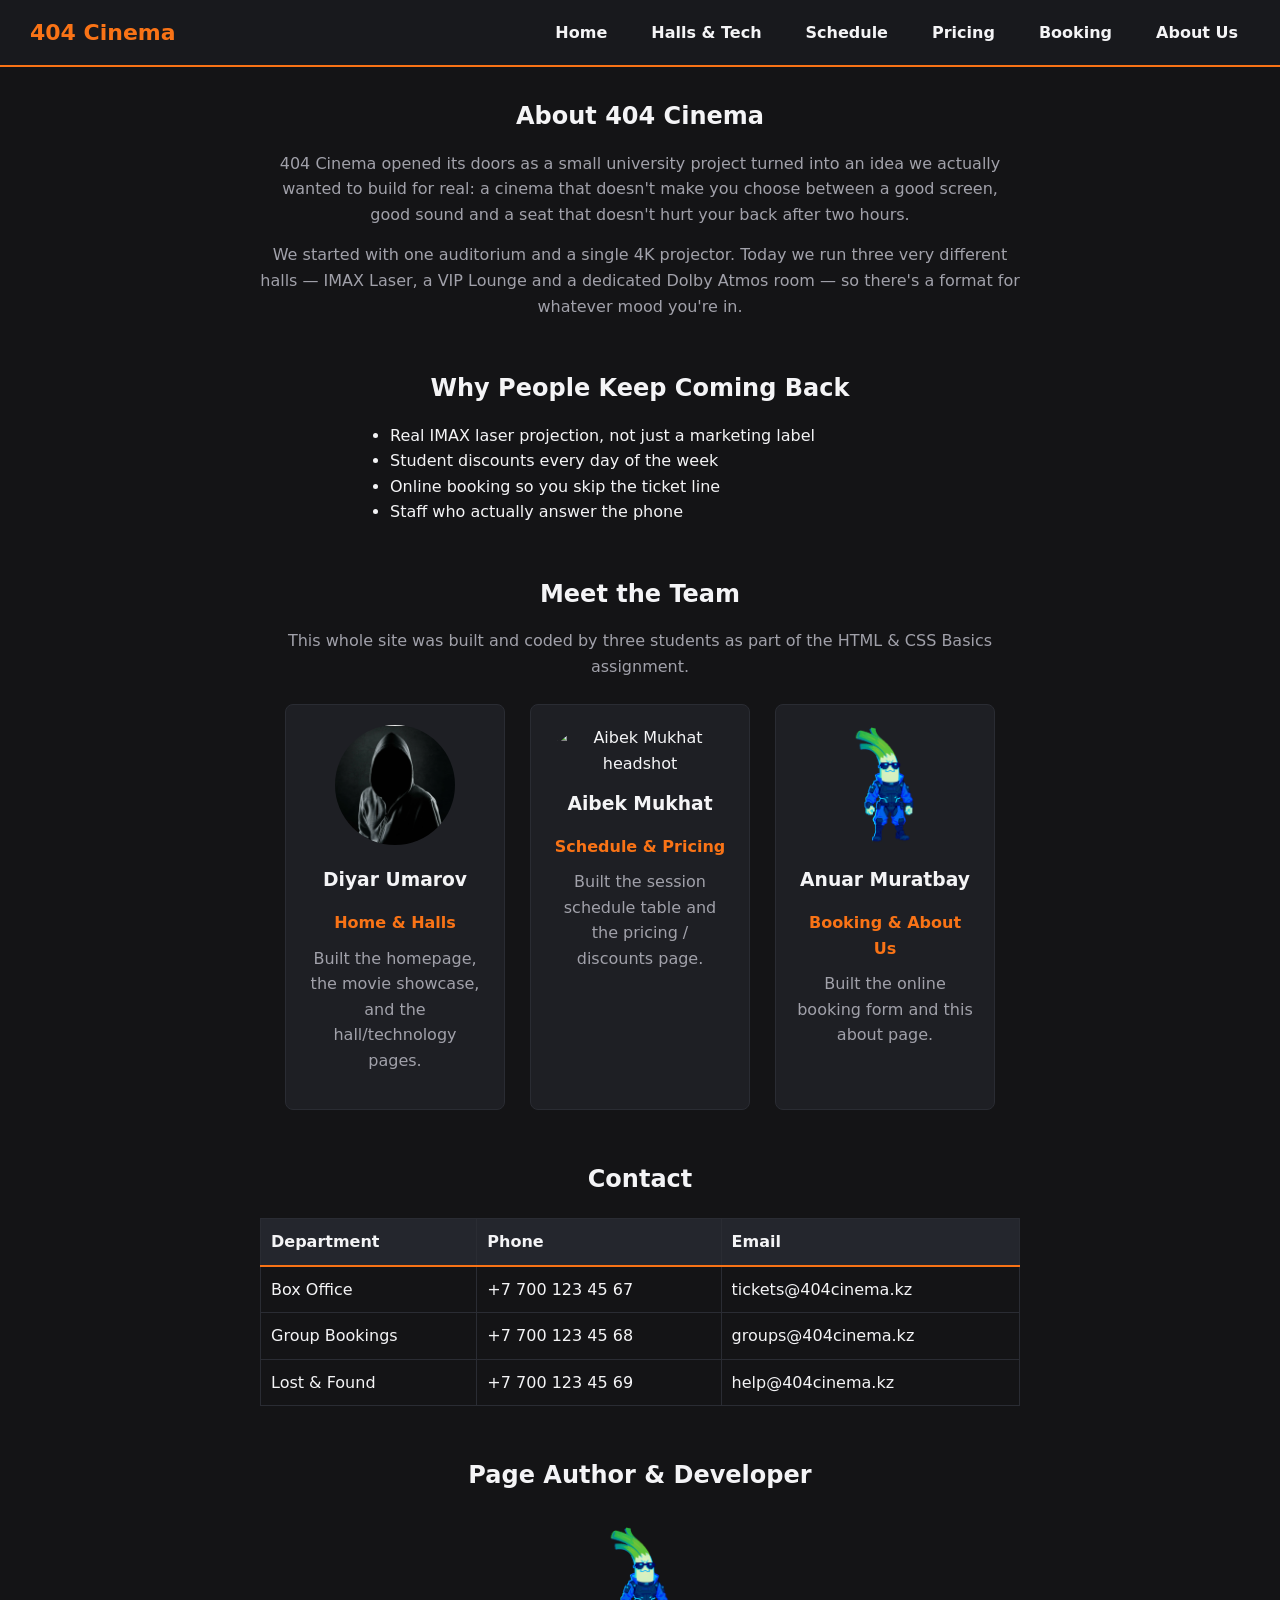
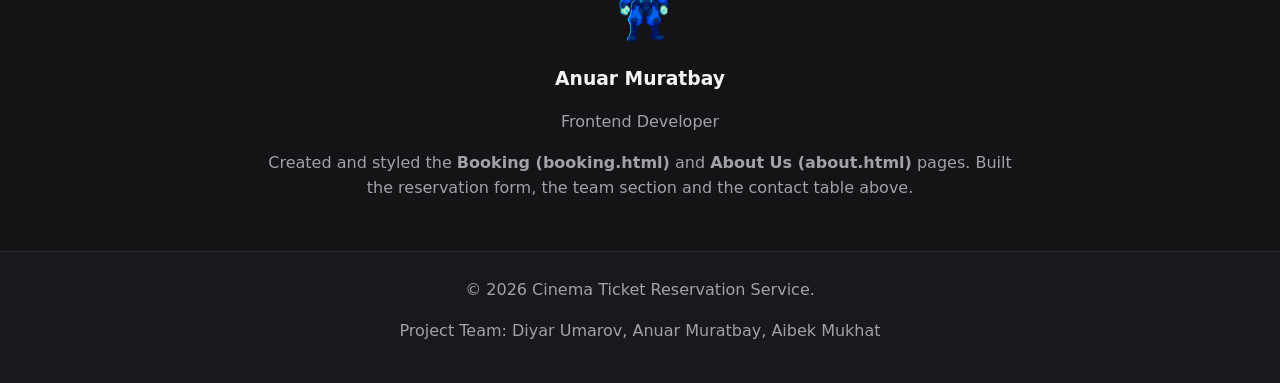
==== about.html @ e8abbafb "copy" ====
<!DOCTYPE html>
<html lang="en">
<head>
<!-- 
  Authors: Umarov Diyar, Anuar Muratbay, Aibek Mukhat
  Group: SE-2507
  Assignment: #1 HTML & CSS Basics
-->

  <meta charset="UTF-8">
  <meta name="viewport" content="width=device-width, initial-scale=1.0">
  <title>About Us - 404 Cinema</title>
  <link rel="stylesheet" href="css/style.css">
</head>
<body>

  <header id="main-nav">
    <div class="logo">404 Cinema</div>
    <ul class="nav-links">
      <li><a href="index.html">Home</a></li>
      <li><a href="halls.html">Halls & Tech</a></li>
      <li><a href="schedule.html">Schedule</a></li>
      <li><a href="pricing.html">Pricing</a></li>
      <li><a href="booking.html">Booking</a></li>
      <li><a href="about.html">About Us</a></li>
    </ul>
  </header>

  <main class="container">

    <section class="about-hero">
      <h1>About 404 Cinema</h1>
      <p>404 Cinema opened its doors as a small university project turned into an idea we actually wanted to build for real: a cinema that doesn't make you choose between a good screen, good sound and a seat that doesn't hurt your back after two hours.</p>
      <p>We started with one auditorium and a single 4K projector. Today we run three very different halls — IMAX Laser, a VIP Lounge and a dedicated Dolby Atmos room — so there's a format for whatever mood you're in.</p>
    </section>

    <section class="about-values">
      <h2>Why People Keep Coming Back</h2>
      <ul>
        <li>Real IMAX laser projection, not just a marketing label</li>
        <li>Student discounts every day of the week</li>
        <li>Online booking so you skip the ticket line</li>
        <li>Staff who actually answer the phone</li>
      </ul>
    </section>

    <section class="team-section">
      <h2>Meet the Team</h2>
      <p>This whole site was built and coded by three students as part of the HTML & CSS Basics assignment.</p>

      <div class="team-grid">

        <div class="team-card">
          <img src="images/orig.webp" alt="Diyar Umarov headshot" class="circle-photo">
          <h3>Diyar Umarov</h3>
          <p class="team-role">Home & Halls</p>
          <p>Built the homepage, the movie showcase, and the hall/technology pages.</p>
        </div>

        <div class="team-card">
          <img src="https://i.pinimg.com/736x/7c/bb/18/7cbb18735efaaf91a6862b69ee807e80.jpg" alt="Aibek Mukhat headshot" class="circle-photo">
          <h3>Aibek Mukhat</h3>
          <p class="team-role">Schedule & Pricing</p>
          <p>Built the session schedule table and the pricing / discounts page.</p>
        </div>

        <div class="team-card">
          <img src="images/anuar.png" alt="Anuar Muratbay headshot" class="circle-photo">
          <h3>Anuar Muratbay</h3>
          <p class="team-role">Booking & About Us</p>
          <p>Built the online booking form and this about page.</p>
        </div>

      </div>
    </section>

    <section class="contact-section">
      <h2>Contact</h2>
      <table>
        <thead>
          <tr>
            <th>Department</th>
            <th>Phone</th>
            <th>Email</th>
          </tr>
        </thead>
        <tbody>
          <tr>
            <td>Box Office</td>
            <td>+7 700 123 45 67</td>
            <td>tickets@404cinema.kz</td>
          </tr>
          <tr>
            <td>Group Bookings</td>
            <td>+7 700 123 45 68</td>
            <td>groups@404cinema.kz</td>
          </tr>
          <tr>
            <td>Lost & Found</td>
            <td>+7 700 123 45 69</td>
            <td>help@404cinema.kz</td>
          </tr>
        </tbody>
      </table>
    </section>

    <section class="author-bio">
      <h2>Page Author & Developer</h2>
      <img src="images/anuar.png" alt="Anuar profile photo" class="circle-photo">
      <h3>Anuar Muratbay</h3>
      <p>Frontend Developer</p>
      <p>Created and styled the <strong>Booking (booking.html)</strong> and <strong>About Us (about.html)</strong> pages. Built the reservation form, the team section and the contact table above.</p>
    </section>

  </main>

  <footer>
    <p>&copy; 2026 Cinema Ticket Reservation Service.</p>
    <p>Project Team: Diyar Umarov, Anuar Muratbay, Aibek Mukhat</p>
  </footer>

</body>
</html>
---- css/style.css ----
/* 1. colors */
* {
  margin: 0;
  padding: 0;
  box-sizing: border-box;
}

body {
  font-family: system-ui, -apple-system, BlinkMacSystemFont, 'Segoe UI', Roboto, sans-serif;
  background-color: #141416;
  color: #f4f4f6;
  line-height: 1.6;
}

.container {
  max-width: 1220px;
  margin: 30px auto;
  padding: 0 20px;
}

h1, h2, h3 {
  color: #f4f4f6;
  margin-bottom: 15px;
}

p {
  color: #a1a1aa;
  margin-bottom: 15px;
}

/* 2. navigation menu */
#main-nav {
  background-color: #18191d;
  padding: 15px 30px;
  display: flex;
  justify-content: space-between;
  align-items: center;
  border-bottom: 2px solid #f97316;
}

.logo {
  font-size: 22px;
  font-weight: bold;
  color: #f97316;
}

.nav-links {
  list-style: none;
  display: flex;
  gap: 20px;
}

/* selector + hover */
.nav-links a {
  color: #f4f4f6;
  text-decoration: none;
  font-weight: bold;
  padding: 6px 12px;
  border-radius: 4px;
  transition: background-color 0.2s ease, color 0.2s ease;
}

.nav-links a:hover {
  background-color: #f97316;
  color: #ffffff;
}

/*  3. buttons and movie cards */
.btn {
  background-color: #f97316;
  color: #ffffff;
  border: none;
  padding: 10px 20px;
  border-radius: 4px;
  cursor: pointer;
  font-weight: bold;
  text-decoration: none;
  transition: background-color 0.2s ease, transform 0.2s ease;
}

.btn:hover {
  background-color: #ea580c;
}

.movie-grid {
  display: flex;
  gap: 20px;
  flex-wrap: wrap;
  align-items: stretch;
}

.movie-card {
  background-color: #1e1f24;
  border: 1px solid #2a2c33;
  padding: 15px;
  border-radius: 6px;
  flex: 1 1 220px;
  max-width: 280px;
  display: flex;
  flex-direction: column;
  transition: transform 0.3s ease, box-shadow 0.3s ease, border-color 0.3s ease;
}

.movie-card:hover {
  transform: translateY(-8px); 
  box-shadow: 0 10px 24px rgba(0, 0, 0, 0.4), 0 0 14px rgba(249, 115, 22, 0.2); 
  border-color: #f97316;
}

.movie-card img {
  width: 100%;
  height: 280px;
  object-fit: cover;
  border-radius: 4px;
  margin-bottom: 10px;
}

.movie-card .btn {
  margin-top: auto;
  text-align: center;
  text-decoration: none;
  display: inline-block;
}

/* 4. Schedule table*/
#schedule-table {
  width: 100%;
  border-collapse: collapse;
  margin: 20px 0;
  background-color: #1e1f24;
  table-layout: auto;
}

#schedule-table th, 
#schedule-table td {
  padding: 16px 20px;
  border: 1px solid #2a2c33;
  text-align: left;
  vertical-align: middle;
}

#schedule-table th {
  background-color: #24262d;
  color: #f4f4f6;
  border-bottom: 2px solid #f97316;
}
#schedule-table td {
  font-size: 15px;         
       
}
#schedule-table tr:hover {
  background-color: #25272e;
}

.table-poster {
  width: 90px;
  height: 130px;
  object-fit: cover;
  border-radius: 4px;
  border: 1px solid #2a2c33;
  display: block;
}

/* 5. registration form */
#booking-form {
  background-color: #1e1f24;
  padding: 30px;
  border-radius: 8px;
  border: 1px solid #2a2c33;
  max-width: 500px;
  margin: 0 auto;
}

.form-group {
  margin-bottom: 15px;
}

.form-group label {
  display: block;
  margin-bottom: 6px;
  font-weight: bold;
}

.form-group input,
.form-group select,
.form-group textarea {
  width: 100%;
  padding: 10px;
  background-color: #141518;
  border: 1px solid #2d3039;
  color: #f4f4f6;
  border-radius: 4px;
  outline: none;
}

.form-group input:focus,
.form-group textarea:focus {
  border-color: #f97316;
}

.form-group textarea {
  height: 90px;
  resize: vertical;
}

/* 6. Photo, team */
.avatar-circle {
  width: 130px;
  height: 130px;
  border-radius: 50%;
  object-fit: cover;
  border: 3px solid #f97316;
  margin-bottom: 10px;
}

.team-card {
  background-color: #1e1f24;
  padding: 20px;
  border-radius: 6px;
  text-align: center;
  border: 1px solid #2a2c33;
  width: 250px;
}

/*7. footer  */
footer {
  background-color: #18191d;
  text-align: center;
  padding: 25px 15px;
  margin-top: 50px;
  border-top: 1px solid #2a2c33;
  color: #71717a;
}

/* 8. Hall card  */
.hall-card {
  display: flex;
  background-color: #1e1f24;
  border: 1px solid #2a2c33;
  border-radius: 8px;
  overflow: hidden;
  margin-bottom: 35px;
  gap: 25px;
}

.hall-card img {
  width: 45%;
  height: 280px;
  object-fit: cover;
  flex-shrink: 0;
}

.hall-info {
  padding: 20px 20px 20px 0;
  display: flex;
  flex-direction: column;
  justify-content: center;
}

.hall-info h2 {
  font-size: 20px;
  margin-bottom: 8px;
}

.hall-info h3 {
  font-size: 15px;
  margin: 10px 0 8px 0;
  color: #f4f4f6;
}

.hall-info ol {
  margin-left: 20px;
  color: #a1a1aa;
  font-size: 14px;
}

.hall-info li {
  margin-bottom: 5px;
}


.author-section {
  margin-top: 50px;
}

.author-card {
  display: flex;
  align-items: center;
  gap: 30px;
  background-color: #1e1f24;
  border: 1px solid #2a2c33;
  border-left: 4px solid #f97316;
  border-radius: 8px;
  padding: 25px;
}

.role-badge {
  color: #f97316;
  font-weight: bold;
  font-size: 13px;
  margin-bottom: 8px;
}

.author-details p {
  margin-bottom: 0;
}

/*  9. Hero bloc */

.hero-block {
  display: flex;
  align-items: center;
  justify-content: space-between;
  gap: 40px;
  margin-bottom: 50px;
  background-color: #1e1f24;
  padding: 30px;
  border-radius: 8px;
  border: 1px solid #2a2c33;
}

.hero-text {
  flex: 1;
}

.hero-image {
  flex: 1;
}

.hero-image img {
  width: 100%;
  height: 280px;
  object-fit: cover;
  border-radius: 6px;
  border: 1px solid #2a2c33;
}


.features-list {
  list-style: none;
  margin: 15px 0 20px 0;
}

.features-list li {
  margin-bottom: 8px;
  color: #a1a1aa;
  font-size: 14px;
}

.features-list span {
  color: #f97316;
  font-weight: bold;
  margin-right: 8px;
}


/*  booking.html */

.booking-hero {
  text-align: center;
  padding: 40px 20px;
}

.booking-hero img {
  width: 100%;
  max-width: 700px;
  height: 350px;
  object-fit: cover;
  border-radius: 8px;
  margin-top: 20px;
}

.booking-steps {
  max-width: 700px;
  margin: 0 auto 40px auto;
  padding: 0 20px;
}

.booking-steps li {
  margin-bottom: 8px;
  line-height: 1.5;
}

#booking-form-section {
  max-width: 600px;
  margin: 0 auto 60px auto;
  padding: 30px 25px;
  background-color: #1e1f24;
  border: 1px solid #2a2c33;
  border-radius: 8px;
}

#booking-form-section #booking-form {
  background: transparent;
  border: none;
  padding: 0;
  max-width: 100%;
}

.booking-form .form-group {
  margin-bottom: 18px;
}

.booking-form label {
  display: block;
  font-weight: 600;
  margin-bottom: 6px;
}

.booking-form input[type="text"],
.booking-form input[type="email"],
.booking-form select,
.booking-form textarea {
  width: 100%;
  padding: 10px 12px;
  background-color: #141518;
  border: 1px solid #2d3039;
  color: #f4f4f6;
  border-radius: 6px;
  font-size: 1rem;
  font-family: inherit;
  outline: none;
}

.booking-form input:focus,
.booking-form select:focus,
.booking-form textarea:focus {
  outline: none;
  border-color: #f97316;
}

.radio-group p {
  font-weight: 600;
  color: #f4f4f6;
  margin-bottom: 8px;
}

.radio-group label {
  display: block;
  font-weight: 400;
  margin-bottom: 6px;
}

.radio-group input[type="radio"] {
  width: auto;
  margin-right: 8px;
  accent-color: #f97316;
}

.btn-submit {
  background-color: #f97316;
  color: #fff;
  border: none;
  padding: 12px 28px;
  border-radius: 6px;
  font-size: 1rem;
  cursor: pointer;
  font-weight: bold;
  transition: background-color 0.2s ease, transform 0.2s ease;
}

.btn-submit:hover {
  background-color: #ea580c;
}

/* about.html */

.about-hero,
.about-values,
.team-section,
.contact-section,
.author-bio {
  max-width: 800px;
  margin: 0 auto 50px auto;
  padding: 0 20px;
  text-align: center;
}

.about-values ul {
  text-align: left;
  max-width: 500px;
  margin: 15px auto 0 auto;
}

.team-grid {
  display: flex;
  flex-wrap: wrap;
  justify-content: center;
  gap: 25px;
  margin-top: 25px;
}

.team-card {
  background-color: #1e1f24;
  border: 1px solid #2a2c33;
  border-radius: 8px;
  padding: 20px;
  width: 220px;
}

.circle-photo {
  width: 120px;
  height: 120px;
  border-radius: 50%;
  object-fit: cover;
  margin-bottom: 12px;
}

.team-role {
  color: #f97316;
  font-weight: 600;
  margin: 4px 0 10px 0;
}

.contact-section table {
  width: 100%;
  border-collapse: collapse;
  margin-top: 20px;
}

.contact-section th,
.contact-section td {
  border: 1px solid #2a2c33;
  padding: 10px;
  text-align: left;
}

.contact-section th {
  background-color: #24262d;
  color: #f4f4f6;
  border-bottom: 2px solid #f97316;
}

.author-bio .circle-photo {
  margin-top: 15px;
}


/* 10. grid layout for pages with sidebar */

.grid-layout-page {
  display: grid;
  min-height: 100vh;
  grid-template-columns: 260px 1fr;
  grid-template-rows: auto 1fr auto;
  grid-template-areas:
    "header  header"
    "sidebar main"
    "footer  footer";
  gap: 20px 30px;
}

.grid-header  { grid-area: header; }
.grid-sidebar { grid-area: sidebar; }
.grid-main    { grid-area: main; padding: 0 30px 20px 0; }
.grid-footer  { grid-area: footer; }


.grid-sidebar {
  background-color: #1e1f24;
  border-right: 1px solid #2a2c33;
  padding: 25px 20px;
  margin-left: 20px;
  border-radius: 8px;
}

.filter-list {
  list-style: none;
  margin: 15px 0;
}

.filter-list li {
  margin-bottom: 12px;
}

.filter-list a {
  color: #a1a1aa;
  text-decoration: none;
  font-weight: 500;
  transition: color 0.2s;
}

.filter-list a:hover {
  color: #f97316;
}

.sidebar-info-box {
  margin-top: 30px;
  padding: 15px;
  background: #141518;
  border-left: 3px solid #f97316;
  border-radius: 4px;
}

/*Grid Image Gallery */
.gallery-section {
  margin: 50px 0;
}

.gallery-grid {
  display: grid;
  grid-template-columns: repeat(3, 1fr); 
  gap: 20px; 
  margin-top: 20px;
}

.gallery-item {
  position: relative;
  overflow: hidden;
  border-radius: 8px;
  height: 220px;
  border: 1px solid #2a2c33;
}

.gallery-item img {
  width: 100%;
  height: 100%;
  object-fit: cover;
  display: block;
  transition: transform 0.4s ease;
}


.gallery-overlay {
  position: absolute;
  top: 0;
  left: 0;
  width: 100%;
  height: 100%;
  background: rgba(18, 19, 22, 0.88);
  display: flex;
  flex-direction: column;
  justify-content: center;
  align-items: center;
  text-align: center;
  padding: 15px;
  opacity: 0;
  transition: opacity 0.3s ease;
}

.gallery-overlay h4 {
  color: #f97316;
  margin-bottom: 6px;
  font-size: 16px;
}

.gallery-overlay p {
  font-size: 13px;
  color: #f4f4f6;
  margin-bottom: 0;
}


.gallery-item:hover img {
  transform: scale(1.08); 
}

.gallery-item:hover .gallery-overlay {
  opacity: 1; 
}
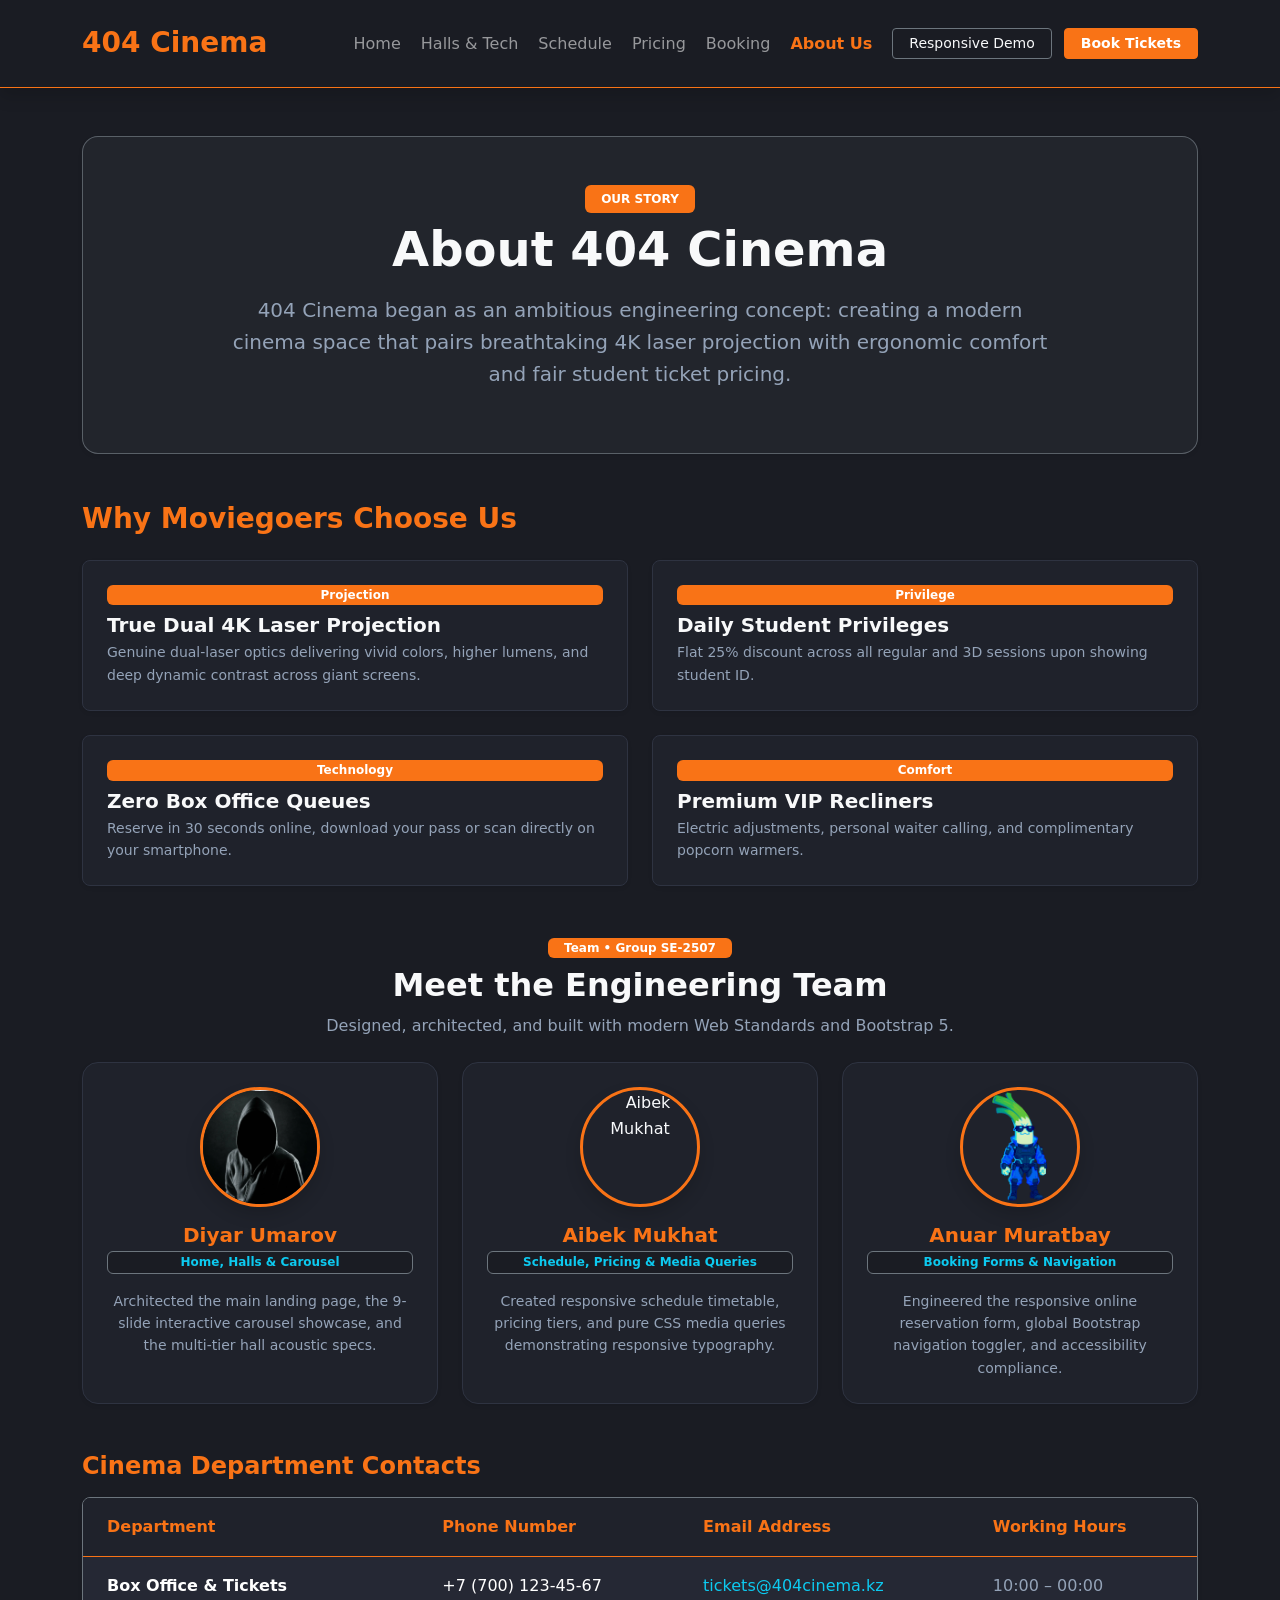
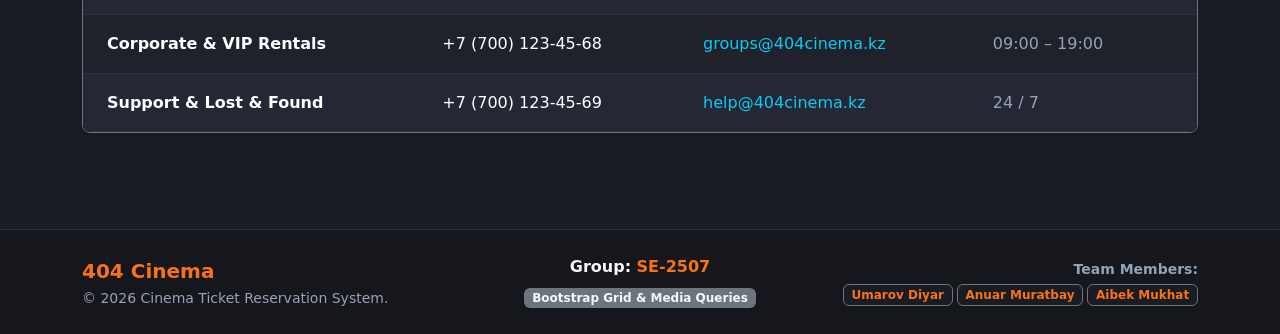
==== commit b6b95bb4: "fixeye" ====
--- a/about.html
+++ b/about.html
@@ -1,123 +1,229 @@
 <!DOCTYPE html>
-<html lang="en">
+<html lang="en" data-bs-theme="dark">
 <head>
-<!-- 
-  Authors: Umarov Diyar, Anuar Muratbay, Aibek Mukhat
-  Group: SE-2507
-  Assignment: #1 HTML & CSS Basics
--->
-
+  <!-- 
+    Authors: Umarov Diyar, Anuar Muratbay, Aibek Mukhat
+    Group: SE-2507
+    Assignment #3: Media Queries + Bootstrap Grid
+  -->
   <meta charset="UTF-8">
   <meta name="viewport" content="width=device-width, initial-scale=1.0">
-  <title>About Us - 404 Cinema</title>
+  <title>About Us &amp; Team - 404 Cinema</title>
+
+  <!-- Bootstrap 5 CSS -->
+  <link href="https://cdn.jsdelivr.net/npm/bootstrap@5.3.3/dist/css/bootstrap.min.css" rel="stylesheet" integrity="sha384-QWTKZyjpPEjISv5WaRU9OFeRpok6YctnYmDr5pNlyT2bRjXh0JMhjY6hW+ALEwIH" crossorigin="anonymous">
+
+  <!-- Custom CSS (Cinema Dark & Orange Palette) -->
   <link rel="stylesheet" href="css/style.css">
 </head>
-<body>
-
-  <header id="main-nav">
-    <div class="logo">404 Cinema</div>
-    <ul class="nav-links">
-      <li><a href="index.html">Home</a></li>
-      <li><a href="halls.html">Halls & Tech</a></li>
-      <li><a href="schedule.html">Schedule</a></li>
-      <li><a href="pricing.html">Pricing</a></li>
-      <li><a href="booking.html">Booking</a></li>
-      <li><a href="about.html">About Us</a></li>
-    </ul>
+<body class="bg-dark text-light d-flex flex-column min-vh-100">
+
+  <!-- Main Navigation Bar -->
+  <header>
+    <nav class="navbar navbar-expand-lg navbar-dark bg-black border-bottom border-warning sticky-top shadow py-3" aria-label="Main Navigation">
+      <div class="container">
+        <a class="navbar-brand fw-bold text-warning fs-3 tracking-wide" href="index.html">
+          404 Cinema
+        </a>
+        <button class="navbar-toggler border-warning" type="button" data-bs-toggle="collapse" data-bs-target="#navbarMain" aria-controls="navbarMain" aria-expanded="false" aria-label="Toggle navigation menu">
+          <span class="navbar-toggler-icon"></span>
+        </button>
+
+        <div class="collapse navbar-collapse" id="navbarMain">
+          <ul class="navbar-nav ms-auto mb-2 mb-lg-0 gap-lg-1 align-items-lg-center">
+            <li class="nav-item">
+              <a class="nav-link" href="index.html">Home</a>
+            </li>
+            <li class="nav-item">
+              <a class="nav-link" href="halls.html">Halls &amp; Tech</a>
+            </li>
+            <li class="nav-item">
+              <a class="nav-link" href="schedule.html">Schedule</a>
+            </li>
+            <li class="nav-item">
+              <a class="nav-link" href="pricing.html">Pricing</a>
+            </li>
+            <li class="nav-item">
+              <a class="nav-link" href="booking.html">Booking</a>
+            </li>
+            <li class="nav-item">
+              <a class="nav-link active fw-semibold text-warning" aria-current="page" href="about.html">About Us</a>
+            </li>
+            <li class="nav-item ms-lg-2 mt-2 mt-lg-0">
+              <a class="btn btn-outline-secondary btn-sm text-light px-3" href="media-queries.html" title="Pure CSS Media Queries Demonstration">
+                Responsive Demo
+              </a>
+            </li>
+            <li class="nav-item ms-lg-2 mt-2 mt-lg-0">
+              <a class="btn btn-warning btn-sm text-white fw-bold px-3" href="booking.html">
+                Book Tickets
+              </a>
+            </li>
+          </ul>
+        </div>
+      </div>
+    </nav>
   </header>
 
-  <main class="container">
-
-    <section class="about-hero">
-      <h1>About 404 Cinema</h1>
-      <p>404 Cinema opened its doors as a small university project turned into an idea we actually wanted to build for real: a cinema that doesn't make you choose between a good screen, good sound and a seat that doesn't hurt your back after two hours.</p>
-      <p>We started with one auditorium and a single 4K projector. Today we run three very different halls — IMAX Laser, a VIP Lounge and a dedicated Dolby Atmos room — so there's a format for whatever mood you're in.</p>
-    </section>
-
-    <section class="about-values">
-      <h2>Why People Keep Coming Back</h2>
-      <ul>
-        <li>Real IMAX laser projection, not just a marketing label</li>
-        <li>Student discounts every day of the week</li>
-        <li>Online booking so you skip the ticket line</li>
-        <li>Staff who actually answer the phone</li>
-      </ul>
-    </section>
-
-    <section class="team-section">
-      <h2>Meet the Team</h2>
-      <p>This whole site was built and coded by three students as part of the HTML & CSS Basics assignment.</p>
-
-      <div class="team-grid">
-
-        <div class="team-card">
-          <img src="images/orig.webp" alt="Diyar Umarov headshot" class="circle-photo">
-          <h3>Diyar Umarov</h3>
-          <p class="team-role">Home & Halls</p>
-          <p>Built the homepage, the movie showcase, and the hall/technology pages.</p>
-        </div>
-
-        <div class="team-card">
-          <img src="https://i.pinimg.com/736x/7c/bb/18/7cbb18735efaaf91a6862b69ee807e80.jpg" alt="Aibek Mukhat headshot" class="circle-photo">
-          <h3>Aibek Mukhat</h3>
-          <p class="team-role">Schedule & Pricing</p>
-          <p>Built the session schedule table and the pricing / discounts page.</p>
-        </div>
-
-        <div class="team-card">
-          <img src="images/anuar.png" alt="Anuar Muratbay headshot" class="circle-photo">
-          <h3>Anuar Muratbay</h3>
-          <p class="team-role">Booking & About Us</p>
-          <p>Built the online booking form and this about page.</p>
-        </div>
-
+  <main class="flex-grow-1 py-4 py-lg-5">
+    <div class="container">
+
+      <!-- Hero Header Section -->
+      <div class="p-4 p-md-5 mb-5 rounded-4 bg-secondary bg-opacity-10 border border-secondary border-opacity-75 shadow-sm text-center">
+        <span class="badge bg-warning text-white text-uppercase px-3 py-2 fw-bold mb-2">Our Story</span>
+        <h1 class="display-5 fw-bold text-light mb-3">About 404 Cinema</h1>
+        <p class="lead text-secondary mx-auto" style="max-width: 820px;">
+          404 Cinema began as an ambitious engineering concept: creating a modern cinema space that pairs breathtaking 4K laser projection with ergonomic comfort and fair student ticket pricing.
+        </p>
       </div>
-    </section>
-
-    <section class="contact-section">
-      <h2>Contact</h2>
-      <table>
-        <thead>
-          <tr>
-            <th>Department</th>
-            <th>Phone</th>
-            <th>Email</th>
-          </tr>
-        </thead>
-        <tbody>
-          <tr>
-            <td>Box Office</td>
-            <td>+7 700 123 45 67</td>
-            <td>tickets@404cinema.kz</td>
-          </tr>
-          <tr>
-            <td>Group Bookings</td>
-            <td>+7 700 123 45 68</td>
-            <td>groups@404cinema.kz</td>
-          </tr>
-          <tr>
-            <td>Lost & Found</td>
-            <td>+7 700 123 45 69</td>
-            <td>help@404cinema.kz</td>
-          </tr>
-        </tbody>
-      </table>
-    </section>
-
-    <section class="author-bio">
-      <h2>Page Author & Developer</h2>
-      <img src="images/anuar.png" alt="Anuar profile photo" class="circle-photo">
-      <h3>Anuar Muratbay</h3>
-      <p>Frontend Developer</p>
-      <p>Created and styled the <strong>Booking (booking.html)</strong> and <strong>About Us (about.html)</strong> pages. Built the reservation form, the team section and the contact table above.</p>
-    </section>
-
+
+      <!-- Why Moviegoers Choose Us (2 Columns col-md-6) -->
+      <section class="mb-5">
+        <h2 class="h3 fw-bold text-warning mb-4">Why Moviegoers Choose Us</h2>
+        <div class="row g-4">
+          <div class="col-12 col-md-6">
+            <div class="card h-100 bg-secondary bg-opacity-10 border-secondary p-4 rounded-3 shadow-sm">
+              <span class="badge bg-warning w-fit mb-2 text-white">Projection</span>
+              <h5 class="text-light fw-bold mb-1">True Dual 4K Laser Projection</h5>
+              <p class="text-secondary small mb-0">Genuine dual-laser optics delivering vivid colors, higher lumens, and deep dynamic contrast across giant screens.</p>
+            </div>
+          </div>
+          <div class="col-12 col-md-6">
+            <div class="card h-100 bg-secondary bg-opacity-10 border-secondary p-4 rounded-3 shadow-sm">
+              <span class="badge bg-warning w-fit mb-2 text-white">Privilege</span>
+              <h5 class="text-light fw-bold mb-1">Daily Student Privileges</h5>
+              <p class="text-secondary small mb-0">Flat 25% discount across all regular and 3D sessions upon showing student ID.</p>
+            </div>
+          </div>
+          <div class="col-12 col-md-6">
+            <div class="card h-100 bg-secondary bg-opacity-10 border-secondary p-4 rounded-3 shadow-sm">
+              <span class="badge bg-warning w-fit mb-2 text-white">Technology</span>
+              <h5 class="text-light fw-bold mb-1">Zero Box Office Queues</h5>
+              <p class="text-secondary small mb-0">Reserve in 30 seconds online, download your pass or scan directly on your smartphone.</p>
+            </div>
+          </div>
+          <div class="col-12 col-md-6">
+            <div class="card h-100 bg-secondary bg-opacity-10 border-secondary p-4 rounded-3 shadow-sm">
+              <span class="badge bg-warning w-fit mb-2 text-white">Comfort</span>
+              <h5 class="text-light fw-bold mb-1">Premium VIP Recliners</h5>
+              <p class="text-secondary small mb-0">Electric adjustments, personal waiter calling, and complimentary popcorn warmers.</p>
+            </div>
+          </div>
+        </div>
+      </section>
+
+      <!-- Meet the Team (3 Columns col-lg-4 & Bootstrap Cards) -->
+      <section class="mb-5">
+        <div class="text-center mb-4">
+          <span class="badge bg-warning text-white px-3 py-1 mb-2">Team &bull; Group SE-2507</span>
+          <h2 class="h2 fw-bold text-light">Meet the Engineering Team</h2>
+          <p class="text-secondary">Designed, architected, and built with modern Web Standards and Bootstrap 5.</p>
+        </div>
+
+        <div class="row g-4">
+          <!-- Member 1 -->
+          <div class="col-12 col-md-4 col-lg-4">
+            <div class="card h-100 bg-secondary bg-opacity-10 border-secondary border-opacity-75 text-center p-4 rounded-4 shadow-sm hover-card">
+              <img src="images/orig.webp" alt="Diyar Umarov" class="rounded-circle mx-auto mb-3 border border-warning border-3 object-fit-cover shadow" style="width: 120px; height: 120px;">
+              <h4 class="h5 fw-bold text-warning mb-1">Diyar Umarov</h4>
+              <span class="badge bg-dark border border-secondary text-info mb-3">Home, Halls &amp; Carousel</span>
+              <p class="text-secondary small mb-0">
+                Architected the main landing page, the 9-slide interactive carousel showcase, and the multi-tier hall acoustic specs.
+              </p>
+            </div>
+          </div>
+
+          <!-- Member 2 -->
+          <div class="col-12 col-md-4 col-lg-4">
+            <div class="card h-100 bg-secondary bg-opacity-10 border-secondary border-opacity-75 text-center p-4 rounded-4 shadow-sm hover-card">
+              <img src="https://i.pinimg.com/736x/7c/bb/18/7cbb18735efaaf91a6862b69ee807e80.jpg" alt="Aibek Mukhat" class="rounded-circle mx-auto mb-3 border border-warning border-3 object-fit-cover shadow" style="width: 120px; height: 120px;">
+              <h4 class="h5 fw-bold text-warning mb-1">Aibek Mukhat</h4>
+              <span class="badge bg-dark border border-secondary text-info mb-3">Schedule, Pricing &amp; Media Queries</span>
+              <p class="text-secondary small mb-0">
+                Created responsive schedule timetable, pricing tiers, and pure CSS media queries demonstrating responsive typography.
+              </p>
+            </div>
+          </div>
+
+          <!-- Member 3 -->
+          <div class="col-12 col-md-4 col-lg-4">
+            <div class="card h-100 bg-secondary bg-opacity-10 border-secondary border-opacity-75 text-center p-4 rounded-4 shadow-sm hover-card">
+              <img src="images/anuar.png" alt="Anuar Muratbay" class="rounded-circle mx-auto mb-3 border border-warning border-3 object-fit-cover shadow" style="width: 120px; height: 120px;">
+              <h4 class="h5 fw-bold text-warning mb-1">Anuar Muratbay</h4>
+              <span class="badge bg-dark border border-secondary text-info mb-3">Booking Forms &amp; Navigation</span>
+              <p class="text-secondary small mb-0">
+                Engineered the responsive online reservation form, global Bootstrap navigation toggler, and accessibility compliance.
+              </p>
+            </div>
+          </div>
+        </div>
+      </section>
+
+      <!-- Contact Table (Bootstrap Responsive Table) -->
+      <section class="mb-5">
+        <h3 class="h4 fw-bold text-warning mb-3">Cinema Department Contacts</h3>
+        <div class="table-responsive rounded-3 border border-secondary shadow-sm">
+          <table class="table table-dark table-hover table-striped mb-0">
+            <thead class="table-black border-bottom border-warning">
+              <tr>
+                <th scope="col" class="py-3 px-4 text-warning">Department</th>
+                <th scope="col" class="py-3 px-4 text-warning">Phone Number</th>
+                <th scope="col" class="py-3 px-4 text-warning">Email Address</th>
+                <th scope="col" class="py-3 px-4 text-warning">Working Hours</th>
+              </tr>
+            </thead>
+            <tbody>
+              <tr>
+                <td class="px-4 py-3 fw-semibold">Box Office &amp; Tickets</td>
+                <td class="px-4 py-3">+7 (700) 123-45-67</td>
+                <td class="px-4 py-3"><a href="mailto:tickets@404cinema.kz" class="text-info text-decoration-none">tickets@404cinema.kz</a></td>
+                <td class="px-4 py-3 text-secondary">10:00 &ndash; 00:00</td>
+              </tr>
+              <tr>
+                <td class="px-4 py-3 fw-semibold">Corporate &amp; VIP Rentals</td>
+                <td class="px-4 py-3">+7 (700) 123-45-68</td>
+                <td class="px-4 py-3"><a href="mailto:groups@404cinema.kz" class="text-info text-decoration-none">groups@404cinema.kz</a></td>
+                <td class="px-4 py-3 text-secondary">09:00 &ndash; 19:00</td>
+              </tr>
+              <tr>
+                <td class="px-4 py-3 fw-semibold">Support &amp; Lost &amp; Found</td>
+                <td class="px-4 py-3">+7 (700) 123-45-69</td>
+                <td class="px-4 py-3"><a href="mailto:help@404cinema.kz" class="text-info text-decoration-none">help@404cinema.kz</a></td>
+                <td class="px-4 py-3 text-secondary">24 / 7</td>
+              </tr>
+            </tbody>
+          </table>
+        </div>
+      </section>
+
+    </div>
   </main>
 
-  <footer>
-    <p>&copy; 2026 Cinema Ticket Reservation Service.</p>
-    <p>Project Team: Diyar Umarov, Anuar Muratbay, Aibek Mukhat</p>
+  <!-- Semantic Accessibility Footer with All Team Members -->
+  <footer class="bg-black text-light py-4 border-top border-secondary mt-auto" aria-label="Site Footer">
+    <div class="container text-center">
+      <div class="row gy-3 align-items-center">
+        <div class="col-12 col-md-4 text-md-start">
+          <span class="fw-bold text-warning fs-5">404 Cinema</span>
+          <p class="text-secondary small mb-0">&copy; 2026 Cinema Ticket Reservation System.</p>
+        </div>
+        <div class="col-12 col-md-4">
+          <p class="text-light fw-semibold mb-1">Group: <span class="text-warning">SE-2507</span></p>
+          <span class="badge bg-secondary text-light">Bootstrap Grid &amp; Media Queries</span>
+        </div>
+        <div class="col-12 col-md-4 text-md-end">
+          <div class="small text-secondary mb-1"><strong>Team Members:</strong></div>
+          <div class="d-flex justify-content-center justify-content-md-end gap-1 flex-wrap">
+            <span class="badge bg-dark border border-secondary text-warning">Umarov Diyar</span>
+            <span class="badge bg-dark border border-secondary text-warning">Anuar Muratbay</span>
+            <span class="badge bg-dark border border-secondary text-warning">Aibek Mukhat</span>
+          </div>
+        </div>
+      </div>
+    </div>
   </footer>
 
+  <!-- Bootstrap 5 Bundle JS -->
+  <script src="https://cdn.jsdelivr.net/npm/bootstrap@5.3.3/dist/js/bootstrap.bundle.min.js" integrity="sha384-YvpcrYf0tY3lHB60NNkmXc5s9fDVZLESaAA55NDzOxhy9GkcIdslK1eN7N6jIeHz" crossorigin="anonymous"></script>
 </body>
 </html>
--- a/css/style.css
+++ b/css/style.css
@@ -1,7 +1,34 @@
 
 
 
-/* 1. colors */
+:root {
+  --cinema-orange: #f97316;
+  --cinema-orange-hover: #ea580c;
+  --cinema-orange-light: #fb923c;
+
+  /* Pleasant Modern Dark Palette (No harsh #000000 pitch-black) */
+  --cinema-bg: #121316;
+  --cinema-surface: #1a1c23;
+  --cinema-card: #1f222b;
+  --cinema-card-inner: #252834;
+  --cinema-border: #2e3341;
+  --cinema-text-primary: #f8fafc;
+  --cinema-text-secondary: #94a3b8;
+  --cinema-text-muted: #64748b;
+
+  /* Bootstrap Theme Overrides */
+  --bs-body-bg: #121316;
+  --bs-body-color: #f8fafc;
+  --bs-dark-rgb: 26, 28, 35;
+  --bs-warning: #f97316;
+  --bs-warning-rgb: 249, 115, 22;
+  --bs-primary: #f97316;
+  --bs-primary-rgb: 249, 115, 22;
+  --bs-secondary-color: #94a3b8;
+  --bs-border-color: #2e3341;
+}
+
+/* 1. Base Styles */
 * {
   margin: 0;
   padding: 0;
@@ -10,12 +37,122 @@
 
 body {
   font-family: system-ui, -apple-system, BlinkMacSystemFont, 'Segoe UI', Roboto, sans-serif;
-  background-color: #141416;
-  color: #f4f4f6;
+  background-color: var(--cinema-bg) !important;
+  color: var(--cinema-text-primary);
   line-height: 1.6;
 }
 
-.container {
+/* Smooth pleasant backgrounds across components */
+.bg-black,
+.bg-dark,
+nav.navbar,
+.navbar.bg-black {
+  background-color: var(--cinema-surface) !important;
+}
+
+footer,
+footer.bg-black {
+  background-color: #15171d !important;
+  border-top-color: var(--cinema-border) !important;
+}
+
+.card {
+  background-color: var(--cinema-card) !important;
+  border-color: var(--cinema-border) !important;
+}
+
+.table-dark {
+  --bs-table-bg: var(--cinema-card) !important;
+  --bs-table-striped-bg: #252834 !important;
+  --bs-table-hover-bg: #2c303f !important;
+  border-color: var(--cinema-border) !important;
+}
+
+/* Typography & Contrast */
+h1, h2, h3, h4, h5, h6 {
+  color: var(--cinema-text-primary);
+}
+
+p, .lead, .card-text, .text-secondary {
+  color: var(--cinema-text-secondary) !important;
+}
+
+/* Cinema Brand Color Helpers */
+.text-orange,
+.text-brand,
+.text-warning {
+  color: #f97316 !important;
+}
+
+.bg-orange,
+.bg-brand {
+  background-color: #f97316 !important;
+  color: #ffffff !important;
+}
+
+.border-orange,
+.border-brand,
+.border-warning {
+  border-color: #f97316 !important;
+}
+
+/* Button & Button Group Safeguards (Prevents awkward wrapping on small screens) */
+.btn {
+  white-space: nowrap;
+}
+
+.btn-brand,
+.btn-warning {
+  background-color: #f97316 !important;
+  border-color: #f97316 !important;
+  color: #ffffff !important;
+}
+
+.btn-brand:hover,
+.btn-warning:hover,
+.btn-warning:focus,
+.btn-warning:active {
+  background-color: #ea580c !important;
+  border-color: #ea580c !important;
+  color: #ffffff !important;
+}
+
+.btn-outline-brand,
+.btn-outline-warning {
+  color: #f97316 !important;
+  border-color: #f97316 !important;
+  background-color: transparent !important;
+}
+
+.btn-outline-brand:hover,
+.btn-outline-warning:hover,
+.btn-outline-warning:focus,
+.btn-outline-warning:active {
+  background-color: #f97316 !important;
+  border-color: #f97316 !important;
+  color: #ffffff !important;
+}
+
+.badge.bg-warning {
+  background-color: #f97316 !important;
+  color: #ffffff !important;
+}
+
+@media (max-width: 576px) {
+  .btn-group {
+    display: flex !important;
+    flex-wrap: wrap !important;
+    width: 100% !important;
+    gap: 4px;
+  }
+  .btn-group > .btn {
+    flex: 1 1 auto;
+    border-radius: 6px !important;
+    margin: 0 !important;
+  }
+}
+
+main.container {
   max-width: 1220px;
   margin: 30px auto;
   padding: 0 20px;
@@ -69,7 +206,8 @@
 }
 
 /*  3. buttons and movie cards */
-.btn {
+.btn-custom,
+.btn:not([class*="btn-"]) {
   background-color: #f97316;
   color: #ffffff;
   border: none;
@@ -81,8 +219,20 @@
   transition: background-color 0.2s ease, transform 0.2s ease;
 }
 
-.btn:hover {
+.btn-custom:hover,
+.btn:not([class*="btn-"]):hover {
   background-color: #ea580c;
+}
+
+/* Card hover animation for Bootstrap cards */
+.hover-card {
+  transition: transform 0.25s ease, box-shadow 0.25s ease, border-color 0.25s ease;
+}
+
+.hover-card:hover {
+  transform: translateY(-5px);
+  box-shadow: 0 10px 24px rgba(0, 0, 0, 0.5), 0 0 14px rgba(249, 115, 22, 0.25) !important;
+  border-color: #f97316 !important;
 }
 
 .movie-grid {
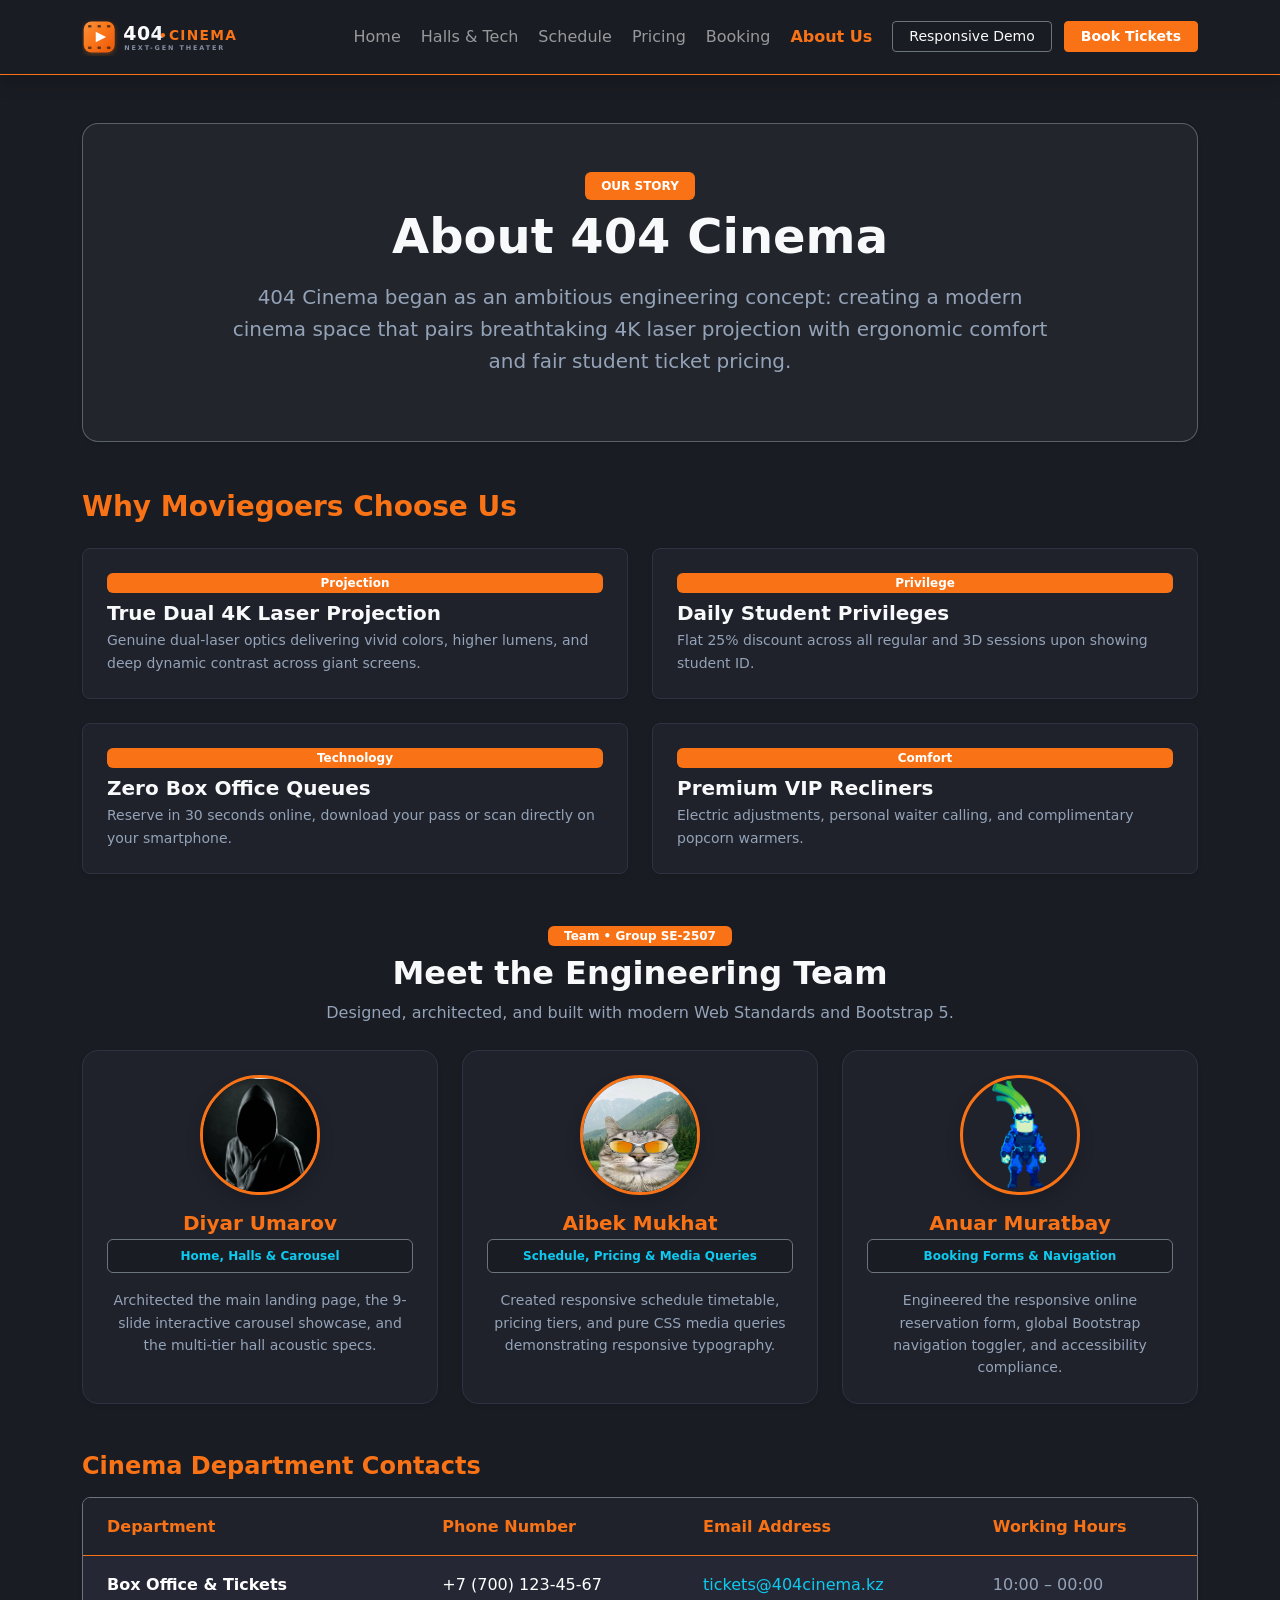
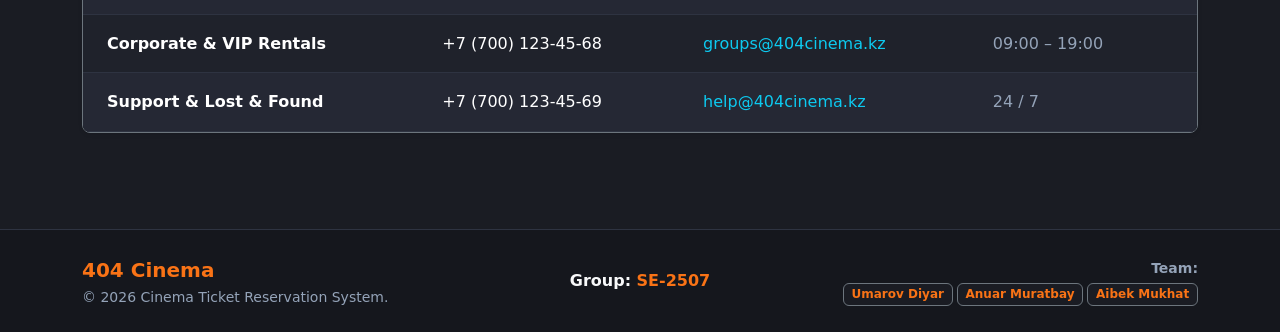
==== commit 3c99a1c8: "FinalCommitMidterm" ====
--- a/about.html
+++ b/about.html
@@ -4,16 +4,15 @@
   <!-- 
     Authors: Umarov Diyar, Anuar Muratbay, Aibek Mukhat
     Group: SE-2507
-    Assignment #3: Media Queries + Bootstrap Grid
   -->
   <meta charset="UTF-8">
   <meta name="viewport" content="width=device-width, initial-scale=1.0">
   <title>About Us &amp; Team - 404 Cinema</title>
 
-  <!-- Bootstrap 5 CSS -->
+  <!-- Bootstrap connection -->
   <link href="https://cdn.jsdelivr.net/npm/bootstrap@5.3.3/dist/css/bootstrap.min.css" rel="stylesheet" integrity="sha384-QWTKZyjpPEjISv5WaRU9OFeRpok6YctnYmDr5pNlyT2bRjXh0JMhjY6hW+ALEwIH" crossorigin="anonymous">
 
-  <!-- Custom CSS (Cinema Dark & Orange Palette) -->
+  <!-- Custom CSS -->
   <link rel="stylesheet" href="css/style.css">
 </head>
 <body class="bg-dark text-light d-flex flex-column min-vh-100">
@@ -22,8 +21,8 @@
   <header>
     <nav class="navbar navbar-expand-lg navbar-dark bg-black border-bottom border-warning sticky-top shadow py-3" aria-label="Main Navigation">
       <div class="container">
-        <a class="navbar-brand fw-bold text-warning fs-3 tracking-wide" href="index.html">
-          404 Cinema
+        <a class="navbar-brand d-inline-flex align-items-center py-0" href="index.html" aria-label="404 Cinema Home">
+          <img src="images/logo.svg" alt="404 Cinema" height="38" class="d-inline-block">
         </a>
         <button class="navbar-toggler border-warning" type="button" data-bs-toggle="collapse" data-bs-target="#navbarMain" aria-controls="navbarMain" aria-expanded="false" aria-label="Toggle navigation menu">
           <span class="navbar-toggler-icon"></span>
@@ -126,7 +125,7 @@
             <div class="card h-100 bg-secondary bg-opacity-10 border-secondary border-opacity-75 text-center p-4 rounded-4 shadow-sm hover-card">
               <img src="images/orig.webp" alt="Diyar Umarov" class="rounded-circle mx-auto mb-3 border border-warning border-3 object-fit-cover shadow" style="width: 120px; height: 120px;">
               <h4 class="h5 fw-bold text-warning mb-1">Diyar Umarov</h4>
-              <span class="badge bg-dark border border-secondary text-info mb-3">Home, Halls &amp; Carousel</span>
+              <span class="badge bg-dark border border-secondary text-info team-role-badge py-2 px-3 text-wrap mb-3">Home, Halls &amp; Carousel</span>
               <p class="text-secondary small mb-0">
                 Architected the main landing page, the 9-slide interactive carousel showcase, and the multi-tier hall acoustic specs.
               </p>
@@ -136,9 +135,9 @@
           <!-- Member 2 -->
           <div class="col-12 col-md-4 col-lg-4">
             <div class="card h-100 bg-secondary bg-opacity-10 border-secondary border-opacity-75 text-center p-4 rounded-4 shadow-sm hover-card">
-              <img src="https://i.pinimg.com/736x/7c/bb/18/7cbb18735efaaf91a6862b69ee807e80.jpg" alt="Aibek Mukhat" class="rounded-circle mx-auto mb-3 border border-warning border-3 object-fit-cover shadow" style="width: 120px; height: 120px;">
+              <img src="images/aibek.jpg" alt="Aibek Mukhat" class="rounded-circle mx-auto mb-3 border border-warning border-3 object-fit-cover shadow" style="width: 120px; height: 120px;">
               <h4 class="h5 fw-bold text-warning mb-1">Aibek Mukhat</h4>
-              <span class="badge bg-dark border border-secondary text-info mb-3">Schedule, Pricing &amp; Media Queries</span>
+              <span class="badge bg-dark border border-secondary text-info team-role-badge py-2 px-3 text-wrap mb-3">Schedule, Pricing &amp; Media Queries</span>
               <p class="text-secondary small mb-0">
                 Created responsive schedule timetable, pricing tiers, and pure CSS media queries demonstrating responsive typography.
               </p>
@@ -150,7 +149,7 @@
             <div class="card h-100 bg-secondary bg-opacity-10 border-secondary border-opacity-75 text-center p-4 rounded-4 shadow-sm hover-card">
               <img src="images/anuar.png" alt="Anuar Muratbay" class="rounded-circle mx-auto mb-3 border border-warning border-3 object-fit-cover shadow" style="width: 120px; height: 120px;">
               <h4 class="h5 fw-bold text-warning mb-1">Anuar Muratbay</h4>
-              <span class="badge bg-dark border border-secondary text-info mb-3">Booking Forms &amp; Navigation</span>
+              <span class="badge bg-dark border border-secondary text-info team-role-badge py-2 px-3 text-wrap mb-3">Booking Forms &amp; Navigation</span>
               <p class="text-secondary small mb-0">
                 Engineered the responsive online reservation form, global Bootstrap navigation toggler, and accessibility compliance.
               </p>
@@ -199,7 +198,7 @@
     </div>
   </main>
 
-  <!-- Semantic Accessibility Footer with All Team Members -->
+  <!-- Footer -->
   <footer class="bg-black text-light py-4 border-top border-secondary mt-auto" aria-label="Site Footer">
     <div class="container text-center">
       <div class="row gy-3 align-items-center">
@@ -208,11 +207,10 @@
           <p class="text-secondary small mb-0">&copy; 2026 Cinema Ticket Reservation System.</p>
         </div>
         <div class="col-12 col-md-4">
-          <p class="text-light fw-semibold mb-1">Group: <span class="text-warning">SE-2507</span></p>
-          <span class="badge bg-secondary text-light">Bootstrap Grid &amp; Media Queries</span>
+          <p class="text-light fw-semibold mb-0">Group: <span class="text-warning">SE-2507</span></p>
         </div>
         <div class="col-12 col-md-4 text-md-end">
-          <div class="small text-secondary mb-1"><strong>Team Members:</strong></div>
+          <div class="small text-secondary mb-1"><strong>Team:</strong></div>
           <div class="d-flex justify-content-center justify-content-md-end gap-1 flex-wrap">
             <span class="badge bg-dark border border-secondary text-warning">Umarov Diyar</span>
             <span class="badge bg-dark border border-secondary text-warning">Anuar Muratbay</span>
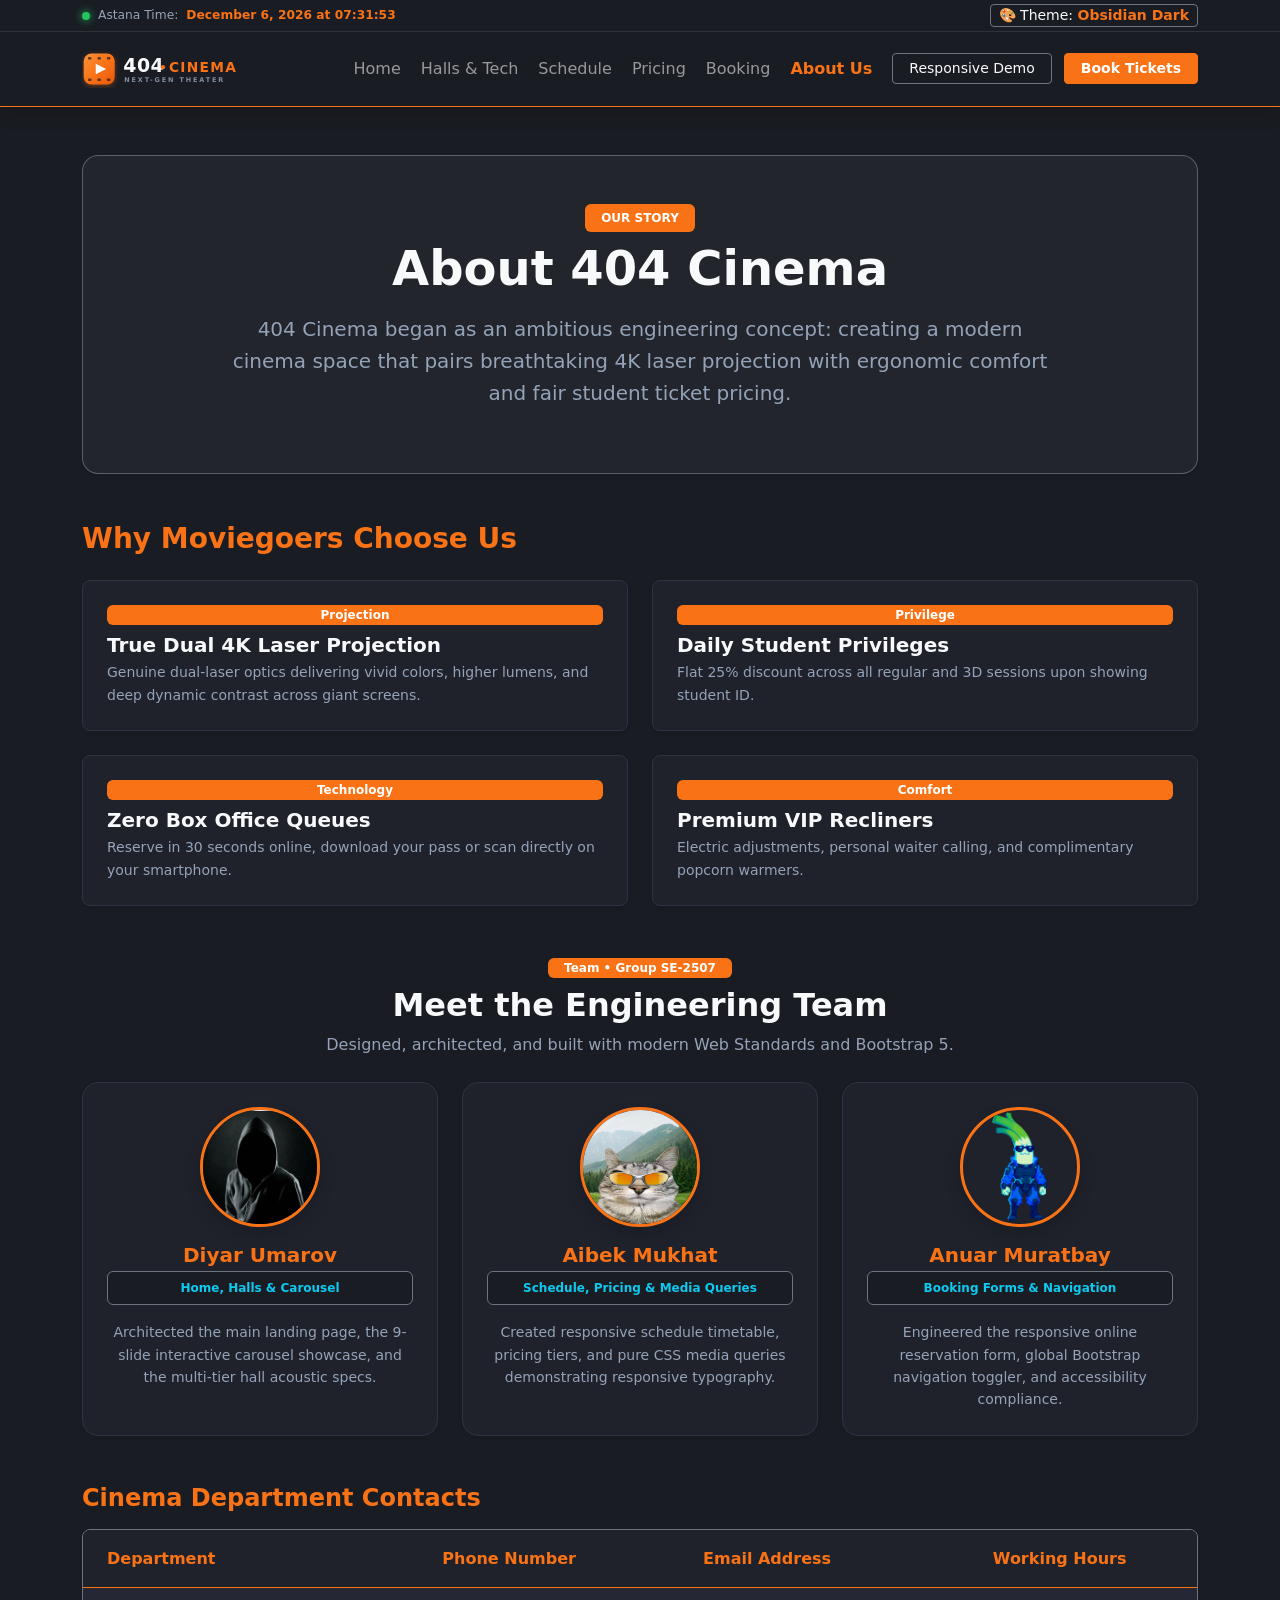
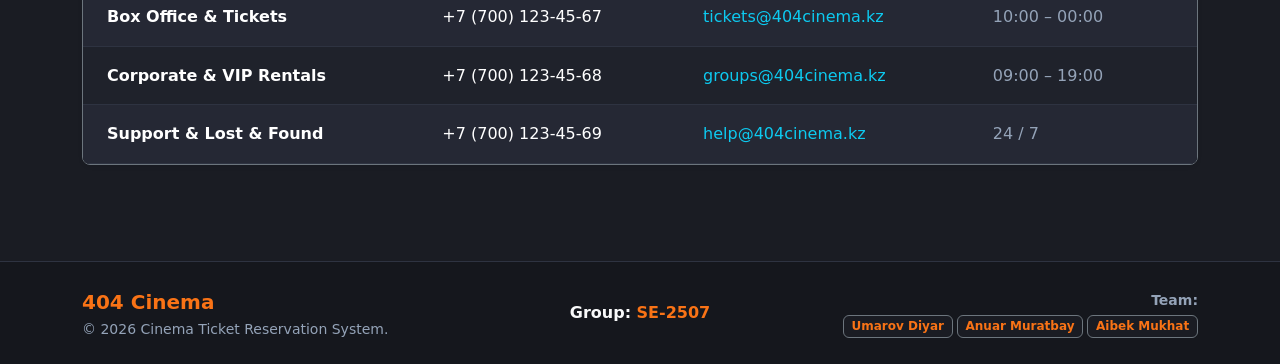
==== commit dbf17ab1: "feat: added js implementation" ====
--- a/about.html
+++ b/about.html
@@ -17,9 +17,28 @@
 </head>
 <body class="bg-dark text-light d-flex flex-column min-vh-100">
 
-  <!-- Main Navigation Bar -->
-  <header>
-    <nav class="navbar navbar-expand-lg navbar-dark bg-black border-bottom border-warning sticky-top shadow py-3" aria-label="Main Navigation">
+  <!-- Main Navigation Bar & Header Utility -->
+  <header class="sticky-top shadow">
+    <!-- Utility Bar: Live Clock & Theme Switcher -->
+    <div class="bg-black border-bottom border-secondary border-opacity-25 py-1 px-3 small text-secondary">
+      <div class="container d-flex justify-content-between align-items-center flex-wrap gap-2">
+        <!-- Live Clock -->
+        <div class="d-flex align-items-center gap-2" id="liveClock">
+          <span class="clock-pulse-dot" title="Live Clock Active"></span>
+          <span class="text-secondary small">Astana Time:</span>
+          <span id="clockText" class="fw-semibold text-warning small">Loading time...</span>
+        </div>
+
+        <!-- Theme Switcher -->
+        <div class="d-flex align-items-center gap-2 ms-auto">
+          <button id="themeToggleBtn" type="button" class="btn btn-sm btn-outline-secondary text-light py-0 px-2" title="Click to switch background theme">
+            🎨 <span class="d-none d-sm-inline">Theme:</span> <span id="themeNameLabel" class="text-warning fw-bold">Obsidian Dark</span>
+          </button>
+        </div>
+      </div>
+    </div>
+
+    <nav class="navbar navbar-expand-lg navbar-dark bg-black border-bottom border-warning py-3" aria-label="Main Navigation">
       <div class="container">
         <a class="navbar-brand d-inline-flex align-items-center py-0" href="index.html" aria-label="404 Cinema Home">
           <img src="images/logo.svg" alt="404 Cinema" height="38" class="d-inline-block">
@@ -223,5 +242,8 @@
 
   <!-- Bootstrap 5 Bundle JS -->
   <script src="https://cdn.jsdelivr.net/npm/bootstrap@5.3.3/dist/js/bootstrap.bundle.min.js" integrity="sha384-YvpcrYf0tY3lHB60NNkmXc5s9fDVZLESaAA55NDzOxhy9GkcIdslK1eN7N6jIeHz" crossorigin="anonymous"></script>
+
+  <!-- Custom Scripts -->
+  <script src="js/main.js"></script>
 </body>
 </html>
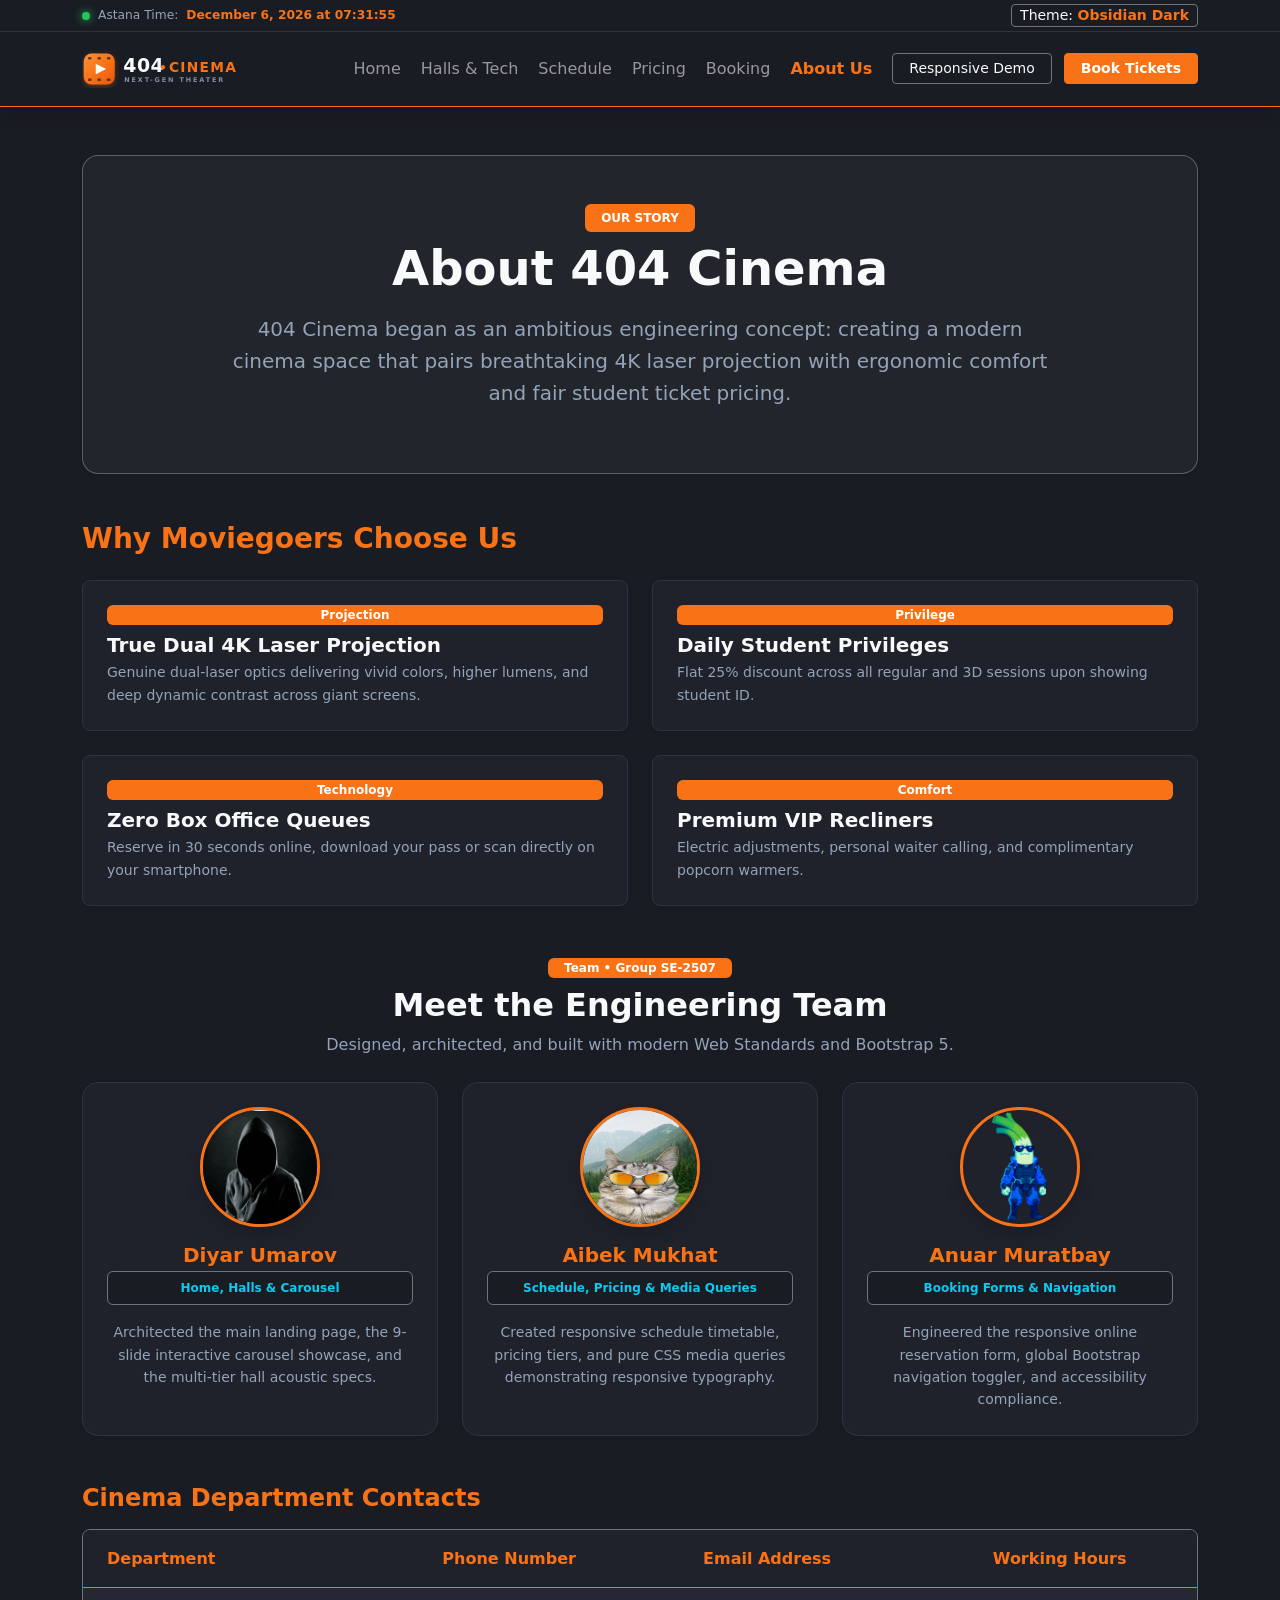
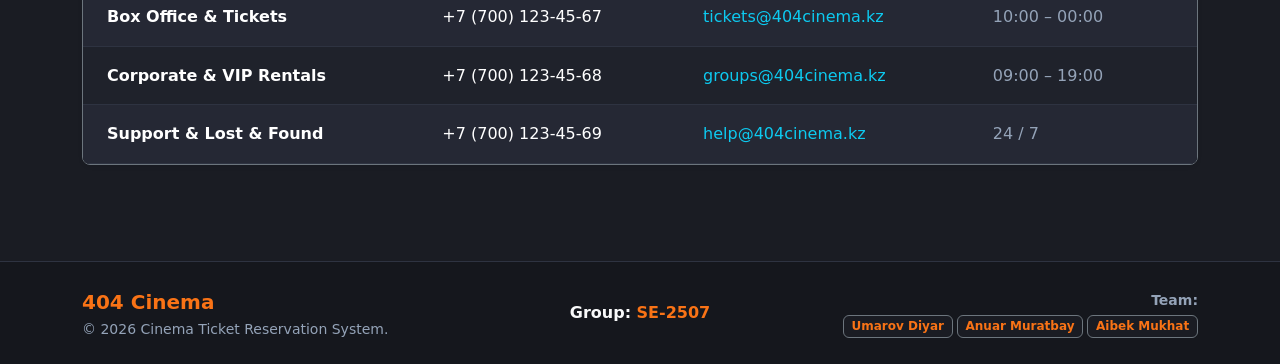
==== commit 329aa7ff: "fix" ====
--- a/about.html
+++ b/about.html
@@ -32,7 +32,7 @@
         <!-- Theme Switcher -->
         <div class="d-flex align-items-center gap-2 ms-auto">
           <button id="themeToggleBtn" type="button" class="btn btn-sm btn-outline-secondary text-light py-0 px-2" title="Click to switch background theme">
-            🎨 <span class="d-none d-sm-inline">Theme:</span> <span id="themeNameLabel" class="text-warning fw-bold">Obsidian Dark</span>
+             <span class="d-none d-sm-inline">Theme:</span> <span id="themeNameLabel" class="text-warning fw-bold">Obsidian Dark</span>
           </button>
         </div>
       </div>
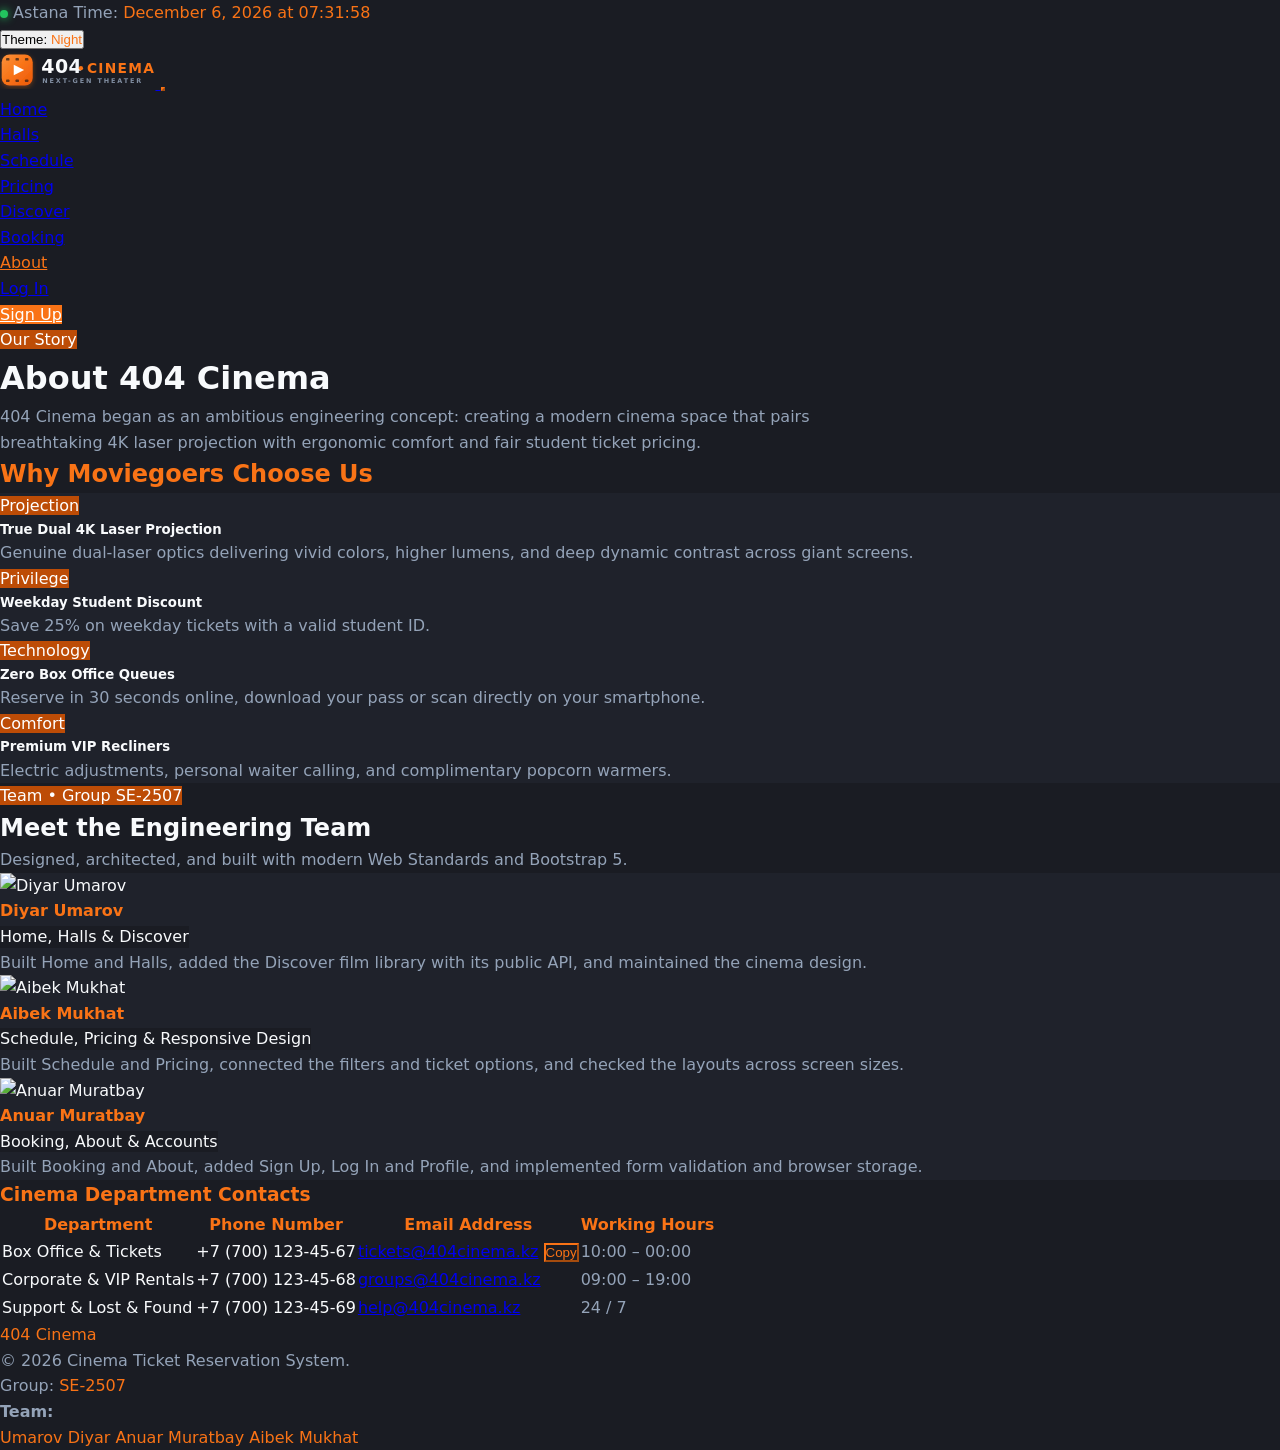
==== commit dc7a017a: "Merge pull request #5 from ANAYSSA/fix/reservation-details Fix booking times, student discounts and " ====
--- a/about.html
+++ b/about.html
@@ -1,44 +1,45 @@
 <!DOCTYPE html>
 <html lang="en" data-bs-theme="dark">
 <head>
-  <!-- 
-    Authors: Umarov Diyar, Anuar Muratbay, Aibek Mukhat
-    Group: SE-2507
-  -->
   <meta charset="UTF-8">
   <meta name="viewport" content="width=device-width, initial-scale=1.0">
   <title>About Us &amp; Team - 404 Cinema</title>
 
-  <!-- Bootstrap connection -->
-  <link href="https://cdn.jsdelivr.net/npm/bootstrap@5.3.3/dist/css/bootstrap.min.css" rel="stylesheet" integrity="sha384-QWTKZyjpPEjISv5WaRU9OFeRpok6YctnYmDr5pNlyT2bRjXh0JMhjY6hW+ALEwIH" crossorigin="anonymous">
-
-  <!-- Custom CSS -->
+  <link href="css/vendor/bootstrap.min.css" rel="stylesheet" integrity="sha384-QWTKZyjpPEjISv5WaRU9OFeRpok6YctnYmDr5pNlyT2bRjXh0JMhjY6hW+ALEwIH" crossorigin="anonymous">
+
   <link rel="stylesheet" href="css/style.css">
+  <link rel="stylesheet" href="css/jquery.css">
+  <script src="js/vendor/jquery-4.0.0.min.js"></script>
+  <script src="js/forms.js" defer></script>
+  <script src="js/auth.js" defer></script>
+  <script src="js/main.js" defer></script>
+  <script src="js/script.js" defer></script>
+  <link rel="icon" type="image/svg+xml" href="images/logo.svg">
+  <link rel="stylesheet" href="css/account.css">
+  <link rel="stylesheet" href="css/final.css">
 </head>
 <body class="bg-dark text-light d-flex flex-column min-vh-100">
-
-  <!-- Main Navigation Bar & Header Utility -->
+  <div id="scrollProgress" role="progressbar" aria-label="Page scroll progress" aria-valuemin="0" aria-valuemax="100" aria-valuenow="0"></div>
+  <div id="siteToast" role="status" aria-live="polite"></div>
+
   <header class="sticky-top shadow">
-    <!-- Utility Bar: Live Clock & Theme Switcher -->
     <div class="bg-black border-bottom border-secondary border-opacity-25 py-1 px-3 small text-secondary">
       <div class="container d-flex justify-content-between align-items-center flex-wrap gap-2">
-        <!-- Live Clock -->
         <div class="d-flex align-items-center gap-2" id="liveClock">
           <span class="clock-pulse-dot" title="Live Clock Active"></span>
           <span class="text-secondary small">Astana Time:</span>
           <span id="clockText" class="fw-semibold text-warning small">Loading time...</span>
         </div>
 
-        <!-- Theme Switcher -->
         <div class="d-flex align-items-center gap-2 ms-auto">
-          <button id="themeToggleBtn" type="button" class="btn btn-sm btn-outline-secondary text-light py-0 px-2" title="Click to switch background theme">
-             <span class="d-none d-sm-inline">Theme:</span> <span id="themeNameLabel" class="text-warning fw-bold">Obsidian Dark</span>
+          <button id="themeToggleBtn" type="button" class="btn btn-sm btn-outline-secondary text-light py-0 px-2" title="Switch between day and night">
+             <span class="d-none d-sm-inline">Theme:</span> <span id="themeNameLabel" class="text-warning fw-bold">Night</span>
           </button>
         </div>
       </div>
     </div>
 
-    <nav class="navbar navbar-expand-lg navbar-dark bg-black border-bottom border-warning py-3" aria-label="Main Navigation">
+    <nav class="navbar navbar-expand-xl navbar-dark bg-black border-bottom border-warning py-3" aria-label="Main Navigation">
       <div class="container">
         <a class="navbar-brand d-inline-flex align-items-center py-0" href="index.html" aria-label="404 Cinema Home">
           <img src="images/logo.svg" alt="404 Cinema" height="38" class="d-inline-block">
@@ -48,36 +49,17 @@
         </button>
 
         <div class="collapse navbar-collapse" id="navbarMain">
-          <ul class="navbar-nav ms-auto mb-2 mb-lg-0 gap-lg-1 align-items-lg-center">
-            <li class="nav-item">
-              <a class="nav-link" href="index.html">Home</a>
-            </li>
-            <li class="nav-item">
-              <a class="nav-link" href="halls.html">Halls &amp; Tech</a>
-            </li>
-            <li class="nav-item">
-              <a class="nav-link" href="schedule.html">Schedule</a>
-            </li>
-            <li class="nav-item">
-              <a class="nav-link" href="pricing.html">Pricing</a>
-            </li>
-            <li class="nav-item">
-              <a class="nav-link" href="booking.html">Booking</a>
-            </li>
-            <li class="nav-item">
-              <a class="nav-link active fw-semibold text-warning" aria-current="page" href="about.html">About Us</a>
-            </li>
-            <li class="nav-item ms-lg-2 mt-2 mt-lg-0">
-              <a class="btn btn-outline-secondary btn-sm text-light px-3" href="media-queries.html" title="Pure CSS Media Queries Demonstration">
-                Responsive Demo
-              </a>
-            </li>
-            <li class="nav-item ms-lg-2 mt-2 mt-lg-0">
-              <a class="btn btn-warning btn-sm text-white fw-bold px-3" href="booking.html">
-                Book Tickets
-              </a>
-            </li>
-          </ul>
+          <ul class="navbar-nav ms-auto mb-2 mb-xl-0 gap-xl-1 align-items-xl-center"><li class="nav-item"><a class="nav-link" href="index.html">Home</a></li>
+<li class="nav-item"><a class="nav-link" href="halls.html">Halls</a></li>
+<li class="nav-item"><a class="nav-link" href="schedule.html">Schedule</a></li>
+<li class="nav-item"><a class="nav-link" href="pricing.html">Pricing</a></li>
+<li class="nav-item"><a class="nav-link" href="discover.html">Discover</a></li>
+<li class="nav-item"><a class="nav-link" href="booking.html">Booking</a></li>
+<li class="nav-item"><a class="nav-link active fw-semibold text-warning" aria-current="page" href="about.html">About</a></li>
+<li class="nav-item" data-auth="guest"><a class="nav-link" href="login.html">Log In</a></li>
+<li class="nav-item" data-auth="guest"><a class="btn btn-warning btn-sm ms-xl-2" href="signup.html">Sign Up</a></li>
+<li class="nav-item" data-auth="member" hidden><a class="nav-link" href="profile.html">Profile</a></li>
+<li class="nav-item" data-auth="member" hidden><button type="button" class="btn btn-outline-secondary btn-sm ms-xl-2" data-logout>Log Out</button></li></ul>
         </div>
       </div>
     </nav>
@@ -86,7 +68,6 @@
   <main class="flex-grow-1 py-4 py-lg-5">
     <div class="container">
 
-      <!-- Hero Header Section -->
       <div class="p-4 p-md-5 mb-5 rounded-4 bg-secondary bg-opacity-10 border border-secondary border-opacity-75 shadow-sm text-center">
         <span class="badge bg-warning text-white text-uppercase px-3 py-2 fw-bold mb-2">Our Story</span>
         <h1 class="display-5 fw-bold text-light mb-3">About 404 Cinema</h1>
@@ -95,7 +76,6 @@
         </p>
       </div>
 
-      <!-- Why Moviegoers Choose Us (2 Columns col-md-6) -->
       <section class="mb-5">
         <h2 class="h3 fw-bold text-warning mb-4">Why Moviegoers Choose Us</h2>
         <div class="row g-4">
@@ -109,8 +89,8 @@
           <div class="col-12 col-md-6">
             <div class="card h-100 bg-secondary bg-opacity-10 border-secondary p-4 rounded-3 shadow-sm">
               <span class="badge bg-warning w-fit mb-2 text-white">Privilege</span>
-              <h5 class="text-light fw-bold mb-1">Daily Student Privileges</h5>
-              <p class="text-secondary small mb-0">Flat 25% discount across all regular and 3D sessions upon showing student ID.</p>
+              <h5 class="text-light fw-bold mb-1">Weekday Student Discount</h5>
+              <p class="text-secondary small mb-0">Save 25% on weekday tickets with a valid student ID.</p>
             </div>
           </div>
           <div class="col-12 col-md-6">
@@ -130,7 +110,6 @@
         </div>
       </section>
 
-      <!-- Meet the Team (3 Columns col-lg-4 & Bootstrap Cards) -->
       <section class="mb-5">
         <div class="text-center mb-4">
           <span class="badge bg-warning text-white px-3 py-1 mb-2">Team &bull; Group SE-2507</span>
@@ -139,45 +118,41 @@
         </div>
 
         <div class="row g-4">
-          <!-- Member 1 -->
           <div class="col-12 col-md-4 col-lg-4">
             <div class="card h-100 bg-secondary bg-opacity-10 border-secondary border-opacity-75 text-center p-4 rounded-4 shadow-sm hover-card">
-              <img src="images/orig.webp" alt="Diyar Umarov" class="rounded-circle mx-auto mb-3 border border-warning border-3 object-fit-cover shadow" style="width: 120px; height: 120px;">
+              <img decoding="async" src="images/placeholder.svg" data-src="images/orig.webp" alt="Diyar Umarov" class="lazy-image rounded-circle mx-auto mb-3 border border-warning border-3 object-fit-cover shadow" style="width: 120px; height: 120px;">
               <h4 class="h5 fw-bold text-warning mb-1">Diyar Umarov</h4>
-              <span class="badge bg-dark border border-secondary text-info team-role-badge py-2 px-3 text-wrap mb-3">Home, Halls &amp; Carousel</span>
+              <span class="badge bg-dark border border-secondary text-info team-role-badge py-2 px-3 text-wrap mb-3">Home, Halls &amp; Discover</span>
               <p class="text-secondary small mb-0">
-                Architected the main landing page, the 9-slide interactive carousel showcase, and the multi-tier hall acoustic specs.
+                Built Home and Halls, added the Discover film library with its public API, and maintained the cinema design.
               </p>
             </div>
           </div>
 
-          <!-- Member 2 -->
           <div class="col-12 col-md-4 col-lg-4">
             <div class="card h-100 bg-secondary bg-opacity-10 border-secondary border-opacity-75 text-center p-4 rounded-4 shadow-sm hover-card">
-              <img src="images/aibek.jpg" alt="Aibek Mukhat" class="rounded-circle mx-auto mb-3 border border-warning border-3 object-fit-cover shadow" style="width: 120px; height: 120px;">
+              <img decoding="async" src="images/placeholder.svg" data-src="images/aibek.jpg" alt="Aibek Mukhat" class="lazy-image rounded-circle mx-auto mb-3 border border-warning border-3 object-fit-cover shadow" style="width: 120px; height: 120px;">
               <h4 class="h5 fw-bold text-warning mb-1">Aibek Mukhat</h4>
-              <span class="badge bg-dark border border-secondary text-info team-role-badge py-2 px-3 text-wrap mb-3">Schedule, Pricing &amp; Media Queries</span>
+              <span class="badge bg-dark border border-secondary text-info team-role-badge py-2 px-3 text-wrap mb-3">Schedule, Pricing &amp; Responsive Design</span>
               <p class="text-secondary small mb-0">
-                Created responsive schedule timetable, pricing tiers, and pure CSS media queries demonstrating responsive typography.
+                Built Schedule and Pricing, connected the filters and ticket options, and checked the layouts across screen sizes.
               </p>
             </div>
           </div>
 
-          <!-- Member 3 -->
           <div class="col-12 col-md-4 col-lg-4">
             <div class="card h-100 bg-secondary bg-opacity-10 border-secondary border-opacity-75 text-center p-4 rounded-4 shadow-sm hover-card">
-              <img src="images/anuar.png" alt="Anuar Muratbay" class="rounded-circle mx-auto mb-3 border border-warning border-3 object-fit-cover shadow" style="width: 120px; height: 120px;">
+              <img decoding="async" src="images/placeholder.svg" data-src="images/anuar.png" alt="Anuar Muratbay" class="lazy-image rounded-circle mx-auto mb-3 border border-warning border-3 object-fit-cover shadow" style="width: 120px; height: 120px;">
               <h4 class="h5 fw-bold text-warning mb-1">Anuar Muratbay</h4>
-              <span class="badge bg-dark border border-secondary text-info team-role-badge py-2 px-3 text-wrap mb-3">Booking Forms &amp; Navigation</span>
+              <span class="badge bg-dark border border-secondary text-info team-role-badge py-2 px-3 text-wrap mb-3">Booking, About &amp; Accounts</span>
               <p class="text-secondary small mb-0">
-                Engineered the responsive online reservation form, global Bootstrap navigation toggler, and accessibility compliance.
+                Built Booking and About, added Sign Up, Log In and Profile, and implemented form validation and browser storage.
               </p>
             </div>
           </div>
         </div>
       </section>
 
-      <!-- Contact Table (Bootstrap Responsive Table) -->
       <section class="mb-5">
         <h3 class="h4 fw-bold text-warning mb-3">Cinema Department Contacts</h3>
         <div class="table-responsive rounded-3 border border-secondary shadow-sm">
@@ -194,7 +169,7 @@
               <tr>
                 <td class="px-4 py-3 fw-semibold">Box Office &amp; Tickets</td>
                 <td class="px-4 py-3">+7 (700) 123-45-67</td>
-                <td class="px-4 py-3"><a href="mailto:tickets@404cinema.kz" class="text-info text-decoration-none">tickets@404cinema.kz</a></td>
+                <td class="px-4 py-3"><a href="mailto:tickets@404cinema.kz" class="text-info text-decoration-none">tickets@404cinema.kz</a> <button type="button" class="btn btn-sm btn-outline-warning copy-button" data-copy="tickets@404cinema.kz" aria-label="Copy ticket support email">Copy</button></td>
                 <td class="px-4 py-3 text-secondary">10:00 &ndash; 00:00</td>
               </tr>
               <tr>
@@ -217,7 +192,6 @@
     </div>
   </main>
 
-  <!-- Footer -->
   <footer class="bg-black text-light py-4 border-top border-secondary mt-auto" aria-label="Site Footer">
     <div class="container text-center">
       <div class="row gy-3 align-items-center">
@@ -240,10 +214,7 @@
     </div>
   </footer>
 
-  <!-- Bootstrap 5 Bundle JS -->
-  <script src="https://cdn.jsdelivr.net/npm/bootstrap@5.3.3/dist/js/bootstrap.bundle.min.js" integrity="sha384-YvpcrYf0tY3lHB60NNkmXc5s9fDVZLESaAA55NDzOxhy9GkcIdslK1eN7N6jIeHz" crossorigin="anonymous"></script>
-
-  <!-- Custom Scripts -->
-  <script src="js/main.js"></script>
-</body>
+  <script src="js/vendor/bootstrap.bundle.min.js" integrity="sha384-YvpcrYf0tY3lHB60NNkmXc5s9fDVZLESaAA55NDzOxhy9GkcIdslK1eN7N6jIeHz" crossorigin="anonymous"></script>
+
+  </body>
 </html>
